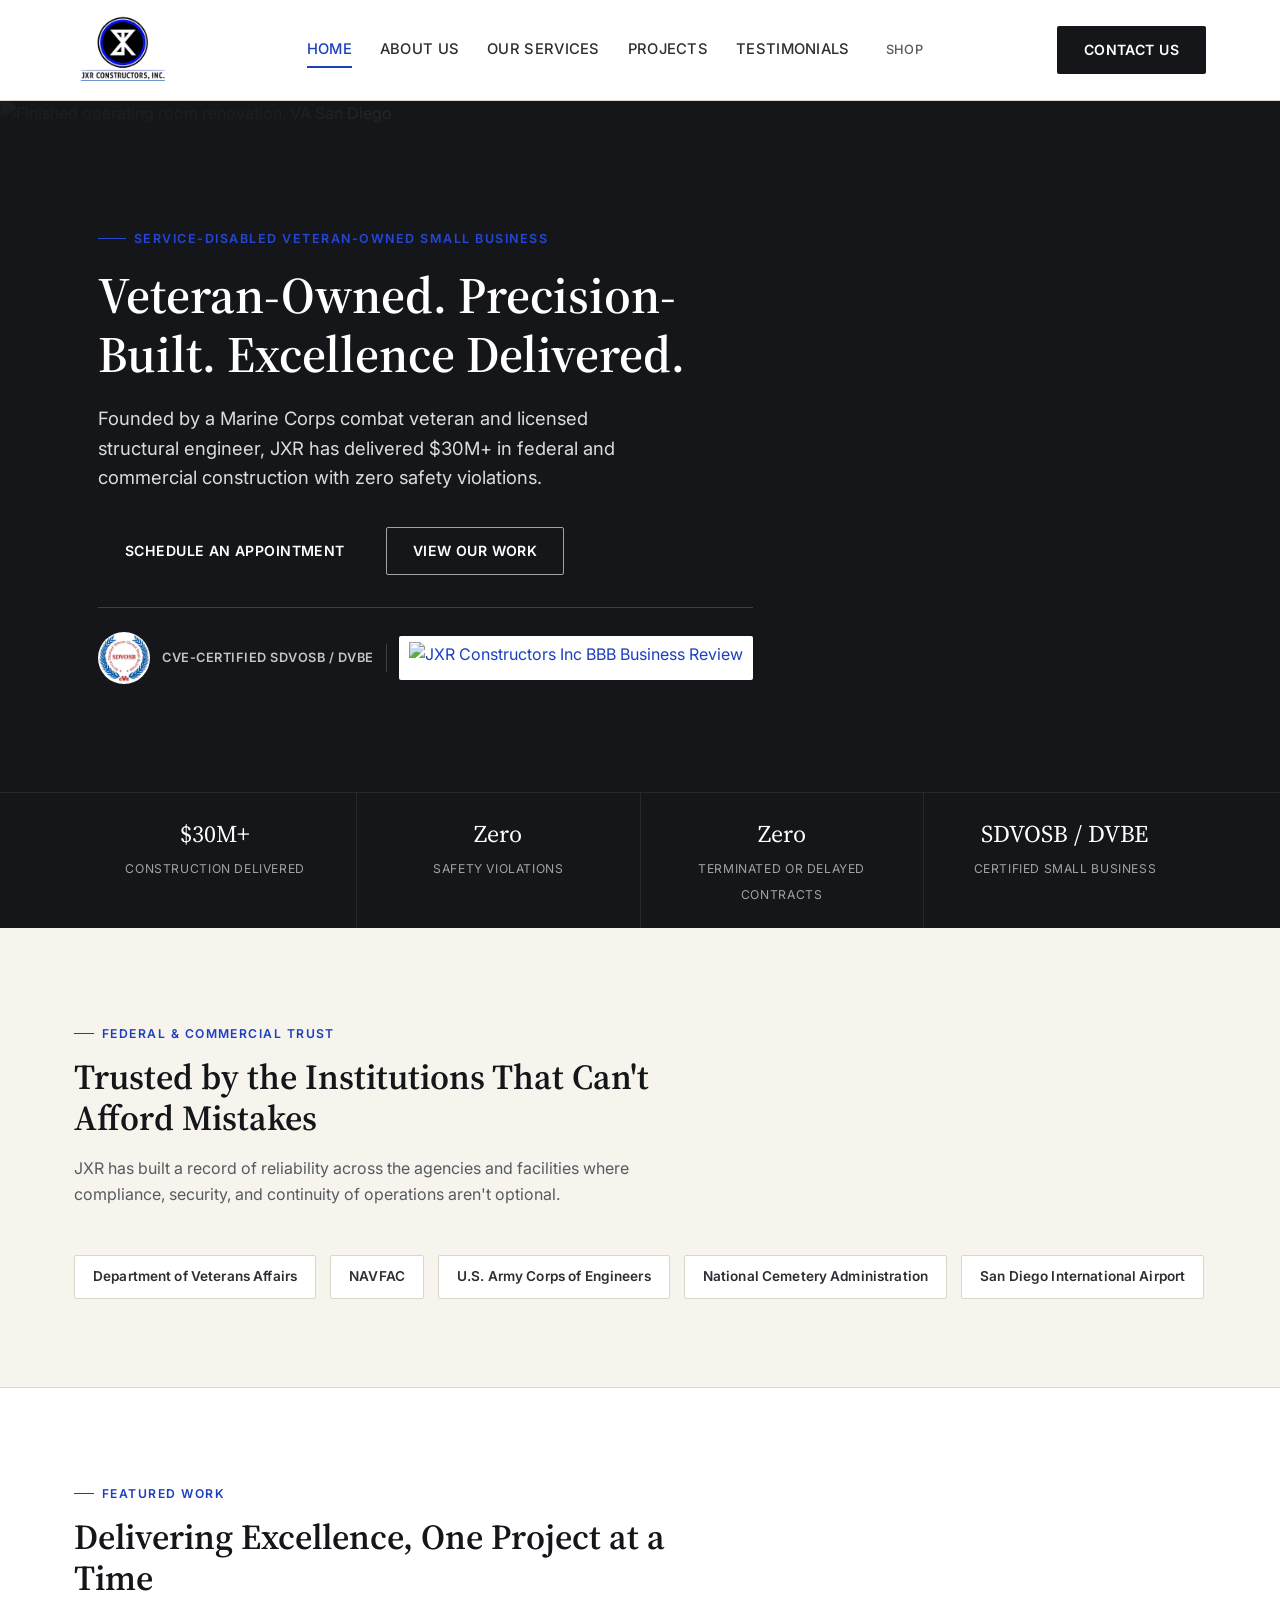
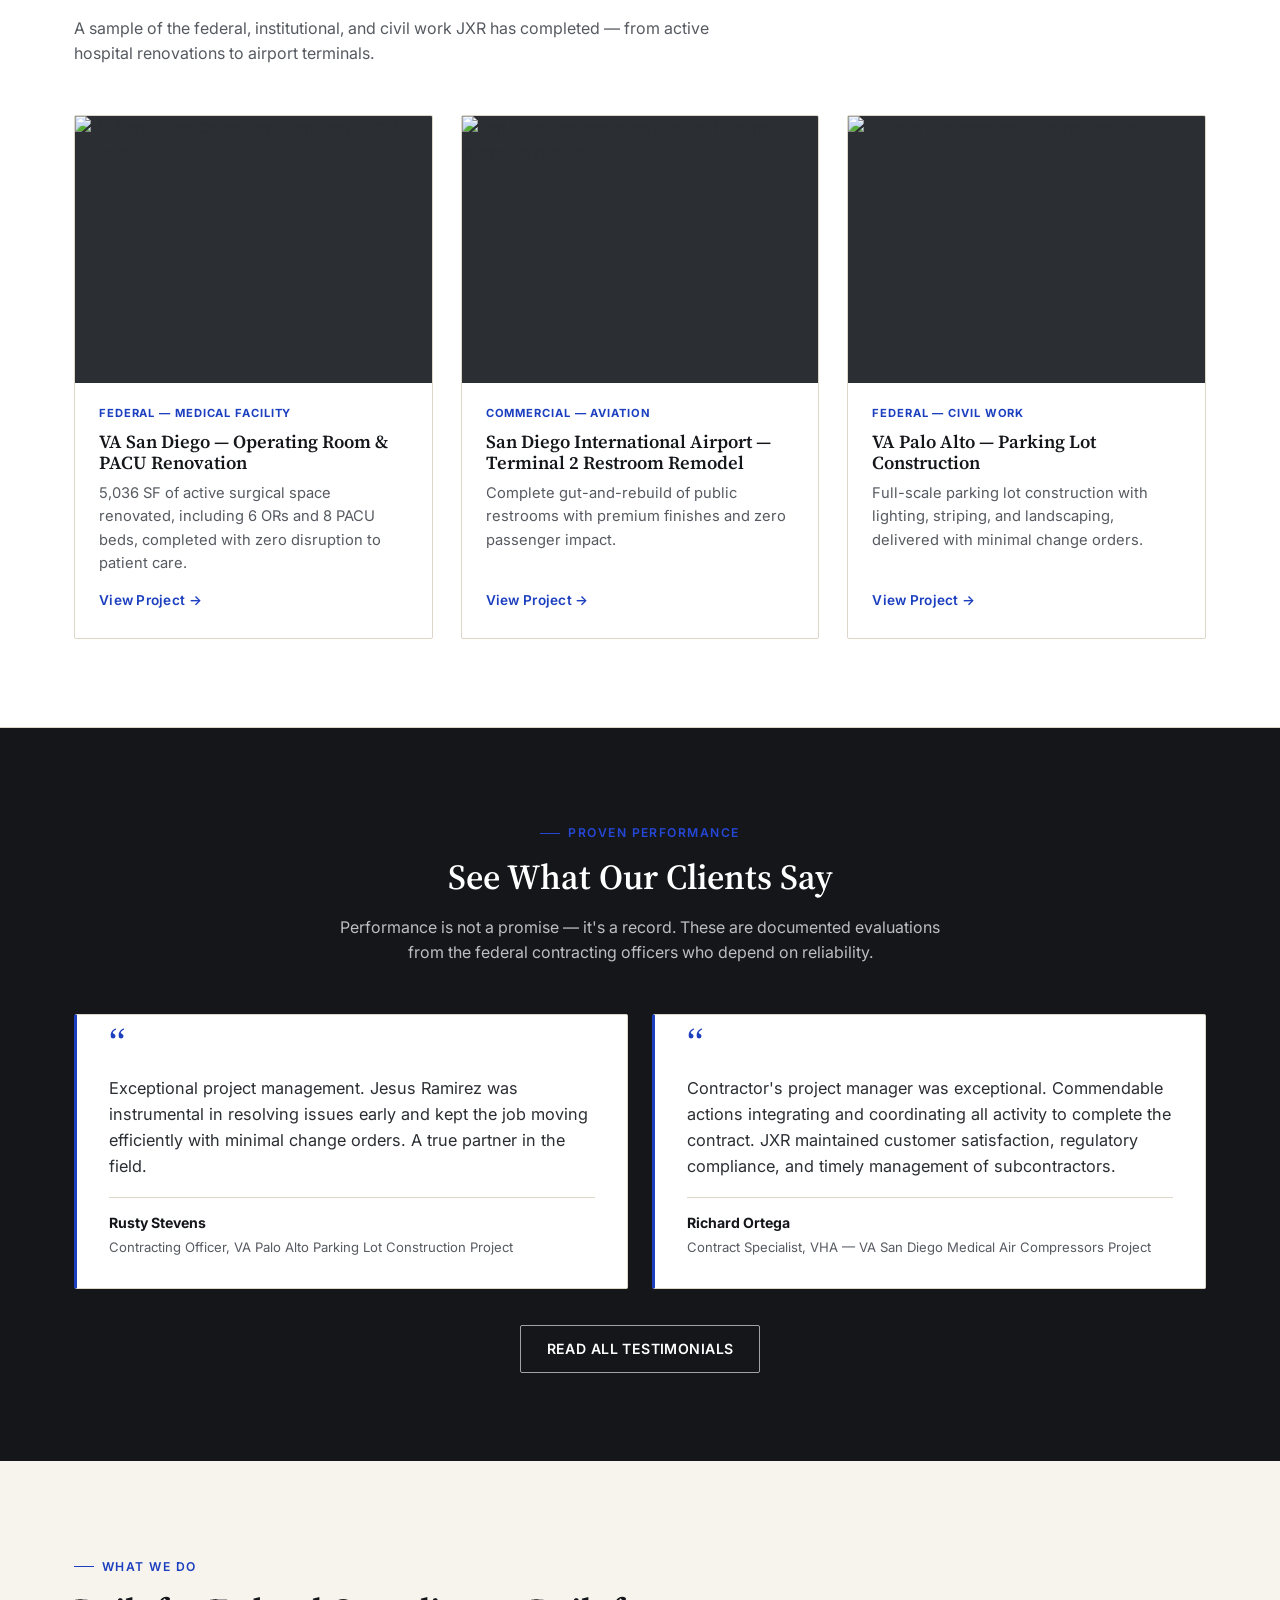
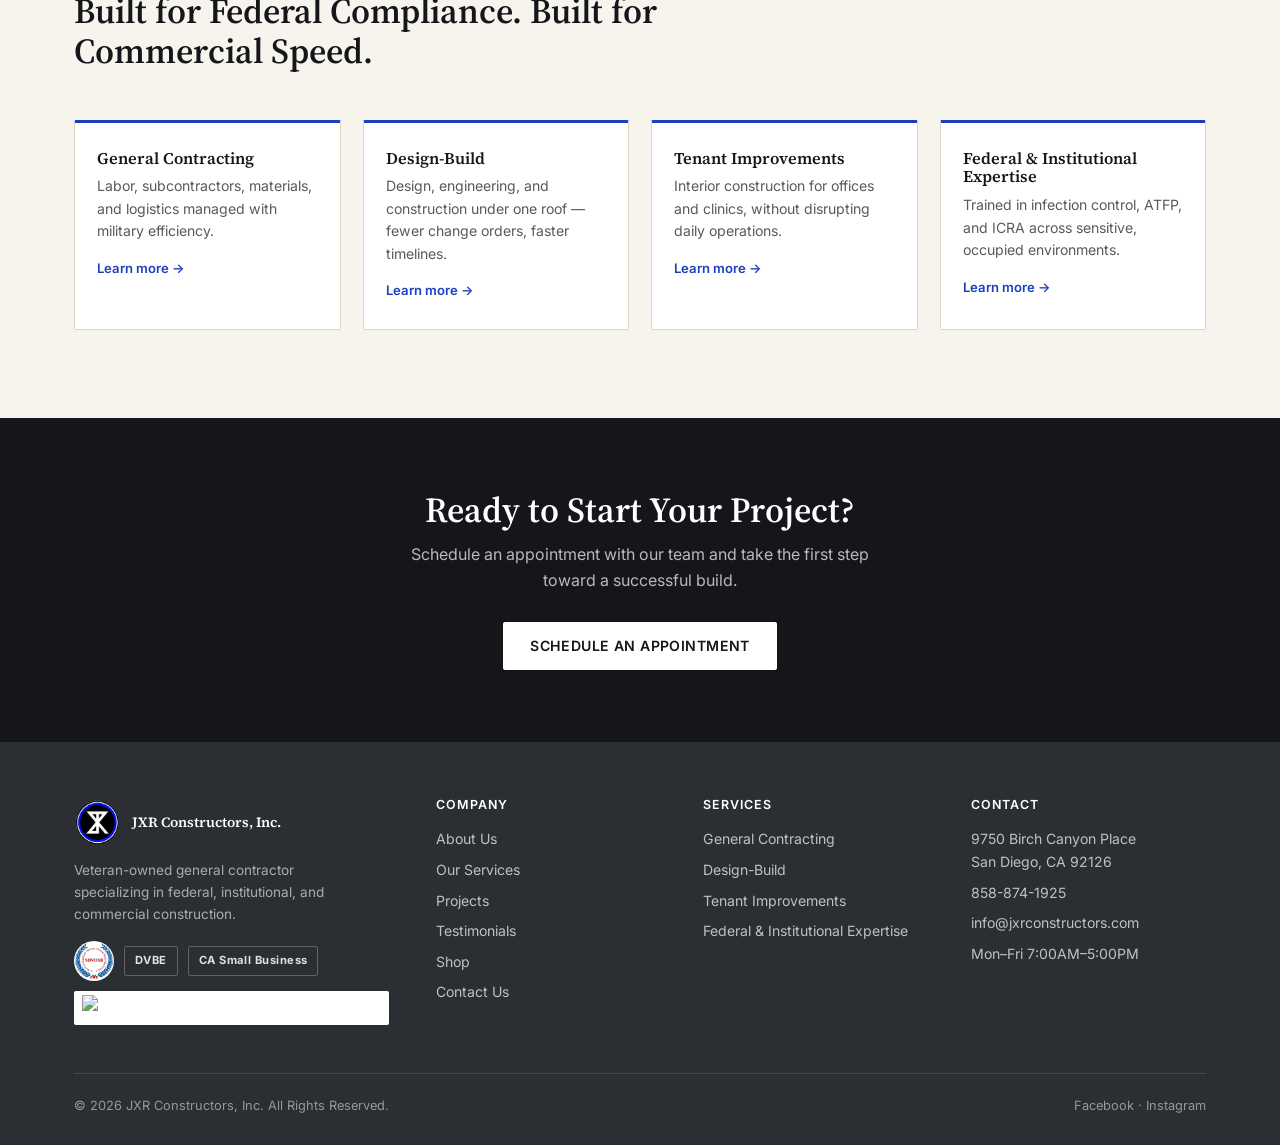
==== prototype/index.html @ 9b21dc61 "Initial commit: JXR Constructors site redesign prototype" ====
<!DOCTYPE html>
<html lang="en">
<head>
<meta charset="UTF-8">
<meta name="viewport" content="width=device-width, initial-scale=1.0">
<title>JXR Constructors, Inc. — Veteran-Owned. Precision-Built. Excellence Delivered.</title>
<link rel="preconnect" href="https://fonts.googleapis.com">
<link href="https://fonts.googleapis.com/css2?family=Source+Serif+4:wght@500;600;700&family=Inter:wght@400;500;600;700&display=swap" rel="stylesheet">
<link rel="stylesheet" href="styles.css">
</head>
<body>

<header class="site-header">
  <div class="container">
    <a href="index.html" class="brand">
      <span class="brand-mark"><img src="../assets/logo/nav-logo.png" alt="JXR Constructors, Inc."></span>
    </a>
    <nav class="main-nav" id="main-nav">
      <a href="index.html" class="active">Home</a>
      <a href="about.html">About Us</a>
      <a href="services.html">Our Services</a>
      <a href="projects.html">Projects</a>
      <a href="testimonials.html">Testimonials</a>
      <div class="nav-utility">
        <a href="shop.html" class="icon-link">Shop</a>
      </div>
    </nav>
    <a href="contact.html" class="btn btn-primary btn-header-cta">Contact Us</a>
    <button class="nav-toggle" id="nav-toggle" aria-label="Open menu" aria-expanded="false" aria-controls="main-nav">
      <span></span><span></span><span></span>
    </button>
  </div>
</header>

<section class="hero">
  <div class="hero-media">
    <img src="../assets/projects_flat/Photo Jun 10, 11 54 34.jpg" alt="Finished operating room renovation, VA San Diego">
  </div>
  <div class="container">
    <div class="hero-content">
      <div class="eyebrow">Service-Disabled Veteran-Owned Small Business</div>
      <h1>Veteran-Owned. Precision-Built. Excellence Delivered.</h1>
      <p class="hero-sub">Founded by a Marine Corps combat veteran and licensed structural engineer, JXR has delivered $30M+ in federal and commercial construction with zero safety violations.</p>
      <div class="hero-ctas">
        <a href="contact.html" class="btn btn-primary">Schedule an Appointment</a>
        <a href="projects.html" class="btn btn-outline-light">View Our Work</a>
      </div>
      <div class="hero-cert">
        <img src="../assets/projects_flat/CVE-Certified-Logo-thumbx.jpg" alt="CVE-Certified Service-Disabled Veteran-Owned Small Business">
        <span>CVE-Certified SDVOSB / DVBE</span>
        <span class="hero-cert-divider"></span>
        <a href="https://www.bbb.org/us/ca/san-diego/profile/general-contractor/jxr-constructors-inc-1126-1000089129/#sealclick" target="_blank" rel="nofollow" class="hero-cert-bbb">
          <img src="https://seal-central-northern-western-arizona.bbb.org/seals/blue-seal-293-61-bbb-1000089129.png" alt="JXR Constructors Inc BBB Business Review">
        </a>
      </div>
    </div>
  </div>
</section>

<div class="proof-bar">
  <div class="container">
    <div class="proof-item">
      <span class="proof-value">$30M+</span>
      <span class="proof-label">Construction Delivered</span>
    </div>
    <div class="proof-item">
      <span class="proof-value">Zero</span>
      <span class="proof-label">Safety Violations</span>
    </div>
    <div class="proof-item">
      <span class="proof-value">Zero</span>
      <span class="proof-label">Terminated or Delayed Contracts</span>
    </div>
    <div class="proof-item">
      <span class="proof-value">SDVOSB / DVBE</span>
      <span class="proof-label">Certified Small Business</span>
    </div>
  </div>
</div>

<section class="section">
  <div class="container">
    <div class="section-head">
      <div class="section-label">Federal &amp; Commercial Trust</div>
      <h2>Trusted by the Institutions That Can't Afford Mistakes</h2>
      <p>JXR has built a record of reliability across the agencies and facilities where compliance, security, and continuity of operations aren't optional.</p>
    </div>
    <div class="client-row">
      <span class="client-chip">Department of Veterans Affairs</span>
      <span class="client-chip">NAVFAC</span>
      <span class="client-chip">U.S. Army Corps of Engineers</span>
      <span class="client-chip">National Cemetery Administration</span>
      <span class="client-chip">San Diego International Airport</span>
    </div>
  </div>
</section>

<section class="section section-alt">
  <div class="container">
    <div class="section-head">
      <div class="section-label">Featured Work</div>
      <h2>Delivering Excellence, One Project at a Time</h2>
      <p>A sample of the federal, institutional, and civil work JXR has completed — from active hospital renovations to airport terminals.</p>
    </div>
    <div class="project-grid">
      <div class="project-card">
        <div class="project-media">
          <img src="../assets/projects_flat/_X5A2799.jpg" alt="VA San Diego Operating Room and PACU Renovation">
        </div>
        <div class="project-body">
          <div class="project-tag">Federal — Medical Facility</div>
          <h3>VA San Diego — Operating Room &amp; PACU Renovation</h3>
          <p>5,036 SF of active surgical space renovated, including 6 ORs and 8 PACU beds, completed with zero disruption to patient care.</p>
          <a href="projects.html#orpa" class="project-link">View Project →</a>
        </div>
      </div>
      <div class="project-card">
        <div class="project-media">
          <img src="../assets/projects_flat/Mens %233 Photo 1.jpg" alt="San Diego International Airport Terminal 2 restroom remodel">
        </div>
        <div class="project-body">
          <div class="project-tag">Commercial — Aviation</div>
          <h3>San Diego International Airport — Terminal 2 Restroom Remodel</h3>
          <p>Complete gut-and-rebuild of public restrooms with premium finishes and zero passenger impact.</p>
          <a href="projects.html#t2wrr" class="project-link">View Project →</a>
        </div>
      </div>
      <div class="project-card">
        <div class="project-media">
          <img src="../assets/projects_flat/VA.01-Bldg 2 Parking Lot-1262.jpg" alt="VA Palo Alto parking lot construction">
        </div>
        <div class="project-body">
          <div class="project-tag">Federal — Civil Work</div>
          <h3>VA Palo Alto — Parking Lot Construction</h3>
          <p>Full-scale parking lot construction with lighting, striping, and landscaping, delivered with minimal change orders.</p>
          <a href="projects.html#parking-lot" class="project-link">View Project →</a>
        </div>
      </div>
    </div>
  </div>
</section>

<section class="section section-dark">
  <div class="container">
    <div class="section-head center" style="max-width: 620px;">
      <div class="section-label">Proven Performance</div>
      <h2>See What Our Clients Say</h2>
      <p>Performance is not a promise — it's a record. These are documented evaluations from the federal contracting officers who depend on reliability.</p>
    </div>
    <div class="quote-grid">
      <div class="quote-card">
        <span class="quote-mark">&ldquo;</span>
        <p class="quote-text">Exceptional project management. Jesus Ramirez was instrumental in resolving issues early and kept the job moving efficiently with minimal change orders. A true partner in the field.</p>
        <div class="quote-attribution">
          <strong>Rusty Stevens</strong>
          Contracting Officer, VA Palo Alto Parking Lot Construction Project
        </div>
      </div>
      <div class="quote-card">
        <span class="quote-mark">&ldquo;</span>
        <p class="quote-text">Contractor's project manager was exceptional. Commendable actions integrating and coordinating all activity to complete the contract. JXR maintained customer satisfaction, regulatory compliance, and timely management of subcontractors.</p>
        <div class="quote-attribution">
          <strong>Richard Ortega</strong>
          Contract Specialist, VHA — VA San Diego Medical Air Compressors Project
        </div>
      </div>
    </div>
    <div style="text-align:center; margin-top: 36px;">
      <a href="testimonials.html" class="btn btn-outline-light">Read All Testimonials</a>
    </div>
  </div>
</section>

<section class="section">
  <div class="container">
    <div class="section-head">
      <div class="section-label">What We Do</div>
      <h2>Built for Federal Compliance. Built for Commercial Speed.</h2>
    </div>
    <div class="service-grid">
      <div class="service-card">
        <h3>General Contracting</h3>
        <p>Labor, subcontractors, materials, and logistics managed with military efficiency.</p>
        <a href="services.html#general-contracting">Learn more →</a>
      </div>
      <div class="service-card">
        <h3>Design-Build</h3>
        <p>Design, engineering, and construction under one roof — fewer change orders, faster timelines.</p>
        <a href="services.html#design-build">Learn more →</a>
      </div>
      <div class="service-card">
        <h3>Tenant Improvements</h3>
        <p>Interior construction for offices and clinics, without disrupting daily operations.</p>
        <a href="services.html#tenant-improvements">Learn more →</a>
      </div>
      <div class="service-card">
        <h3>Federal &amp; Institutional Expertise</h3>
        <p>Trained in infection control, ATFP, and ICRA across sensitive, occupied environments.</p>
        <a href="services.html#federal-expertise">Learn more →</a>
      </div>
    </div>
  </div>
</section>

<section class="cta-band">
  <h2>Ready to Start Your Project?</h2>
  <p>Schedule an appointment with our team and take the first step toward a successful build.</p>
  <a href="contact.html" class="btn btn-primary">Schedule an Appointment</a>
</section>

<footer class="site-footer">
  <div class="container">
    <div class="footer-grid">
      <div>
        <div class="footer-brand">
          <span class="brand-mark brand-mark-badge-only"><img src="../assets/logo/nav-logo.png" alt="JXR Constructors, Inc."></span>
          <span>JXR Constructors, Inc.</span>
        </div>
        <p style="color: rgba(255,255,255,0.6); font-size: 0.85rem; max-width: 260px;">Veteran-owned general contractor specializing in federal, institutional, and commercial construction.</p>
        <div class="cert-badges">
          <img src="../assets/projects_flat/CVE-Certified-Logo-thumbx.jpg" alt="CVE-Certified SDVOSB" class="cert-seal">
          <span class="cert-badge">DVBE</span>
          <span class="cert-badge">CA Small Business</span>
          <a href="https://www.bbb.org/us/ca/san-diego/profile/general-contractor/jxr-constructors-inc-1126-1000089129/#sealclick" target="_blank" rel="nofollow" class="footer-cert-bbb">
            <img src="https://seal-central-northern-western-arizona.bbb.org/seals/blue-seal-293-61-bbb-1000089129.png" alt="JXR Constructors Inc BBB Business Review">
          </a>
        </div>
      </div>
      <div>
        <h4>Company</h4>
        <a href="about.html">About Us</a>
        <a href="services.html">Our Services</a>
        <a href="projects.html">Projects</a>
        <a href="testimonials.html">Testimonials</a>
        <a href="shop.html">Shop</a>
        <a href="contact.html">Contact Us</a>
      </div>
      <div>
        <h4>Services</h4>
        <a href="services.html#general-contracting">General Contracting</a>
        <a href="services.html#design-build">Design-Build</a>
        <a href="services.html#tenant-improvements">Tenant Improvements</a>
        <a href="services.html#federal-expertise">Federal &amp; Institutional Expertise</a>
      </div>
      <div>
        <h4>Contact</h4>
        <a href="contact.html">9750 Birch Canyon Place<br>San Diego, CA 92126</a>
        <a href="tel:8588741925">858-874-1925</a>
        <a href="mailto:info@jxrconstructors.com">info@jxrconstructors.com</a>
        <a href="contact.html">Mon–Fri 7:00AM–5:00PM</a>
      </div>
    </div>
    <div class="footer-bottom">
      <span>© 2026 JXR Constructors, Inc. All Rights Reserved.</span>
      <span>
        <a href="https://www.facebook.com/pages/JXR%20Constructors/188337748184600/" target="_blank" rel="noopener">Facebook</a> · <a href="https://www.instagram.com/jxrconstructors/" target="_blank" rel="noopener">Instagram</a>
      </span>
    </div>
  </div>
</footer>

<script>
  const navToggle = document.getElementById('nav-toggle');
  const mainNav = document.getElementById('main-nav');
  navToggle.addEventListener('click', () => {
    const isOpen = mainNav.classList.toggle('is-open');
    navToggle.setAttribute('aria-expanded', isOpen ? 'true' : 'false');
  });
</script>
</body>
</html>
---- prototype/styles.css ----
/* ============================================
   JXR Constructors — Prototype Design System
   Palette anchors: black, logo blue, white (fixed from logo + merch)
   No accent color — the logo blue itself is the accent. Black/charcoal
   neutrals carry primary CTAs for maximum contrast against the warm bg.
   ============================================ */

:root {
  /* Fixed from logo & merchandise */
  --jxr-black: #14161a;
  --jxr-blue: #1c3fbf;      /* deepened slightly from the bright logo blue for print/web body use */
  --jxr-blue-bright: #2547d6; /* closer to literal logo blue, used for small badge accents */
  --jxr-white: #ffffff;

  /* Added neutrals */
  --bg-warm: #f7f4ee;       /* warm off-white, replaces stark white background */
  --bg-panel: #ffffff;
  --charcoal: #2b2e33;
  --charcoal-soft: #565a61;
  --hairline: #dcd6c9;

  --radius: 2px;
  --max-width: 1180px;

  --font-head: "Source Serif 4", Georgia, "Times New Roman", serif;
  --font-body: "Inter", -apple-system, BlinkMacSystemFont, "Segoe UI", sans-serif;
}

* { box-sizing: border-box; }
html { scroll-behavior: smooth; }

body {
  margin: 0;
  background: var(--bg-warm);
  color: var(--charcoal);
  font-family: var(--font-body);
  line-height: 1.6;
  -webkit-font-smoothing: antialiased;
}

h1, h2, h3, h4 {
  font-family: var(--font-head);
  color: var(--jxr-black);
  line-height: 1.15;
  margin: 0 0 0.5em;
  font-weight: 600;
}

h1 { font-size: clamp(2.1rem, 4vw, 3.2rem); }
h2 { font-size: clamp(1.6rem, 3vw, 2.2rem); }
h3 { font-size: 1.3rem; }

p { margin: 0 0 1em; color: var(--charcoal-soft); }

a { color: var(--jxr-blue); text-decoration: none; }

.container {
  max-width: var(--max-width);
  margin: 0 auto;
  padding: 0 24px;
}

img { max-width: 100%; display: block; }

/* ---------- Header ---------- */
.site-header {
  background: var(--jxr-white);
  border-bottom: 1px solid var(--hairline);
  position: sticky;
  top: 0;
  z-index: 100;
}

.site-header .container {
  display: flex;
  align-items: center;
  justify-content: space-between;
  padding-top: 14px;
  padding-bottom: 14px;
  flex-wrap: nowrap;
}

.brand {
  display: flex;
  align-items: center;
  gap: 12px;
  font-family: var(--font-head);
  font-weight: 600;
  font-size: 1.05rem;
  color: var(--jxr-black);
  letter-spacing: 0.01em;
  flex-shrink: 0;
}

/*
  nav-logo.png is the full badge+wordmark lockup (476x346). Shown
  uncropped, sized by height so it fits the nav bar; width follows
  the image's natural aspect ratio.
*/
.brand-mark {
  --badge-size: 72px;
  height: var(--badge-size);
  display: inline-block;
}

.brand-mark img {
  height: 100%;
  width: auto;
  object-fit: contain;
  display: block;
}

/*
  Footer pairs the logo with its own "JXR Constructors, Inc." heading,
  so the wordmark baked into the image would be redundant there —
  crop back to badge-only (same nav-logo.png source, top ~78% of height).
*/
.brand-mark-badge-only {
  width: var(--badge-size);
  border-radius: 50%;
  overflow: hidden;
}

.brand-mark-badge-only img {
  width: 100%;
  height: 128%;
  object-fit: cover;
  object-position: 50% 0%;
}

.nav-toggle {
  display: none;
  flex-direction: column;
  justify-content: center;
  gap: 5px;
  width: 40px;
  height: 40px;
  background: transparent;
  border: 1px solid var(--hairline);
  border-radius: var(--radius);
  cursor: pointer;
  padding: 0;
}

.nav-toggle span {
  display: block;
  width: 20px;
  height: 2px;
  background: var(--jxr-black);
  margin: 0 auto;
  transition: transform 0.2s ease, opacity 0.2s ease;
}

.nav-toggle[aria-expanded="true"] span:nth-child(1) { transform: translateY(7px) rotate(45deg); }
.nav-toggle[aria-expanded="true"] span:nth-child(2) { opacity: 0; }
.nav-toggle[aria-expanded="true"] span:nth-child(3) { transform: translateY(-7px) rotate(-45deg); }

.main-nav {
  display: flex;
  align-items: center;
  gap: 28px;
  flex-wrap: nowrap;
  white-space: nowrap;
}

.main-nav a {
  color: var(--charcoal);
  font-size: 0.92rem;
  font-weight: 500;
  letter-spacing: 0.02em;
  text-transform: uppercase;
  position: relative;
  padding: 4px 0;
  white-space: nowrap;
}

.main-nav a.active,
.main-nav a:hover {
  color: var(--jxr-blue);
}

.main-nav a.active::after {
  content: "";
  position: absolute;
  left: 0; right: 0; bottom: -2px;
  height: 2px;
  background: var(--jxr-blue);
}

.nav-utility {
  display: flex;
  align-items: center;
  gap: 16px;
  margin-left: 8px;
}

.nav-utility a.icon-link {
  font-size: 0.8rem;
  color: var(--charcoal-soft);
  text-transform: uppercase;
  letter-spacing: 0.03em;
}

.btn-header-cta {
  flex-shrink: 0;
  white-space: nowrap;
}

.btn {
  display: inline-block;
  padding: 12px 26px;
  border-radius: var(--radius);
  font-weight: 600;
  font-size: 0.88rem;
  letter-spacing: 0.03em;
  text-transform: uppercase;
  text-align: center;
  border: 1px solid transparent;
  cursor: pointer;
  transition: background 0.15s ease, color 0.15s ease, border-color 0.15s ease;
}

.btn-primary {
  background: var(--jxr-black);
  color: var(--jxr-white);
}
.btn-primary:hover { background: var(--jxr-blue); }

.btn-outline {
  background: transparent;
  border-color: var(--jxr-black);
  color: var(--jxr-black);
}
.btn-outline:hover { background: var(--jxr-black); color: var(--jxr-white); }

.btn-outline-light {
  background: transparent;
  border-color: rgba(255,255,255,0.6);
  color: var(--jxr-white);
}
.btn-outline-light:hover { background: var(--jxr-white); color: var(--jxr-black); }

/* ---------- Hero ---------- */
.hero {
  position: relative;
  color: var(--jxr-white);
  background: var(--jxr-black);
  overflow: hidden;
}

.hero-media {
  position: absolute;
  inset: 0;
}

.hero-media img {
  width: 100%;
  height: 100%;
  object-fit: cover;
  opacity: 0.55;
}

.hero-media::after {
  content: "";
  position: absolute;
  inset: 0;
  background: linear-gradient(100deg, rgba(20,22,26,0.94) 20%, rgba(20,22,26,0.55) 65%, rgba(20,22,26,0.35) 100%);
}

.hero-content {
  position: relative;
  z-index: 2;
  padding: 120px 24px 100px;
  max-width: 720px;
}

.eyebrow {
  display: inline-flex;
  align-items: center;
  gap: 8px;
  font-size: 0.78rem;
  font-weight: 600;
  letter-spacing: 0.12em;
  text-transform: uppercase;
  color: var(--jxr-blue-bright);
  margin-bottom: 18px;
}

.eyebrow::before {
  content: "";
  width: 28px;
  height: 1px;
  background: var(--jxr-blue-bright);
}

.hero h1 { color: var(--jxr-white); margin-bottom: 20px; }

.hero-sub {
  font-size: 1.15rem;
  color: rgba(255,255,255,0.85);
  max-width: 560px;
  margin-bottom: 34px;
}

.hero-ctas {
  display: flex;
  gap: 14px;
  flex-wrap: wrap;
}

.hero-cert {
  display: inline-flex;
  align-items: center;
  gap: 12px;
  margin-top: 32px;
  padding-top: 24px;
  border-top: 1px solid rgba(255,255,255,0.18);
}

.hero-cert > img {
  height: 52px;
  width: 52px;
  border-radius: 50%;
  background: var(--jxr-white);
}

.hero-cert span {
  font-size: 0.8rem;
  font-weight: 600;
  letter-spacing: 0.04em;
  text-transform: uppercase;
  color: rgba(255,255,255,0.75);
}

.hero-cert-divider {
  width: 1px;
  height: 28px;
  background: rgba(255,255,255,0.18);
}

.hero-cert-bbb {
  display: inline-flex;
  align-items: center;
  background: var(--jxr-white);
  padding: 6px 10px;
  border-radius: var(--radius);
}

.hero-cert-bbb img {
  height: 32px;
  width: auto;
}

/* ---------- Proof bar ---------- */
.proof-bar {
  background: var(--jxr-black);
  border-top: 1px solid rgba(255,255,255,0.08);
}

.proof-bar .container {
  display: flex;
  flex-wrap: wrap;
  gap: 0;
  padding-top: 0;
  padding-bottom: 0;
}

.proof-item {
  flex: 1 1 0;
  min-width: 200px;
  padding: 22px 24px;
  border-right: 1px solid rgba(255,255,255,0.08);
  text-align: center;
}
.proof-item:last-child { border-right: none; }

.proof-value {
  font-family: var(--font-head);
  font-size: 1.5rem;
  color: var(--jxr-white);
  display: block;
  margin-bottom: 2px;
}

.proof-label {
  font-size: 0.76rem;
  letter-spacing: 0.05em;
  text-transform: uppercase;
  color: rgba(255,255,255,0.6);
}

/* ---------- Section scaffolding ---------- */
.section {
  padding: 88px 0;
}

.section-tight { padding: 56px 0; }

.section-alt {
  background: var(--bg-panel);
  border-top: 1px solid var(--hairline);
  border-bottom: 1px solid var(--hairline);
}

.section-dark {
  background: var(--jxr-black);
  color: var(--jxr-white);
}
.section-dark h2, .section-dark h3 { color: var(--jxr-white); }
.section-dark p { color: rgba(255,255,255,0.72); }

.section-head {
  max-width: 640px;
  margin-bottom: 48px;
}

.section-head.center {
  margin-left: auto;
  margin-right: auto;
  text-align: center;
}

.section-label {
  display: inline-flex;
  align-items: center;
  gap: 8px;
  font-size: 0.76rem;
  font-weight: 600;
  letter-spacing: 0.12em;
  text-transform: uppercase;
  color: var(--jxr-blue);
  margin-bottom: 14px;
}

.section-label::before {
  content: "";
  width: 20px;
  height: 1px;
  background: var(--jxr-blue);
}

.section-dark .section-label { color: var(--jxr-blue-bright); }
.section-dark .section-label::before { background: var(--jxr-blue-bright); }

/* ---------- Client wordmark row ---------- */
.client-row {
  display: flex;
  flex-wrap: wrap;
  gap: 14px;
  margin-top: 8px;
}

.client-chip {
  border: 1px solid var(--hairline);
  background: var(--bg-panel);
  padding: 10px 18px;
  font-size: 0.85rem;
  font-weight: 600;
  color: var(--charcoal);
  letter-spacing: 0.01em;
  border-radius: var(--radius);
}

/* ---------- Project cards ---------- */
.project-grid {
  display: grid;
  grid-template-columns: repeat(3, 1fr);
  gap: 28px;
}

.project-card {
  background: var(--bg-panel);
  border: 1px solid var(--hairline);
  border-radius: var(--radius);
  overflow: hidden;
  display: flex;
  flex-direction: column;
  transition: transform 0.18s ease, box-shadow 0.18s ease;
}

.project-card:hover {
  transform: translateY(-3px);
  box-shadow: 0 14px 30px rgba(20,22,26,0.1);
}

.project-media {
  aspect-ratio: 4 / 3;
  overflow: hidden;
  background: var(--charcoal);
}

.project-media img {
  width: 100%;
  height: 100%;
  object-fit: cover;
}

.project-body {
  padding: 22px 24px 26px;
  display: flex;
  flex-direction: column;
  flex: 1;
}

.project-tag {
  font-size: 0.7rem;
  font-weight: 700;
  letter-spacing: 0.08em;
  text-transform: uppercase;
  color: var(--jxr-blue);
  margin-bottom: 8px;
}

.project-body h3 { margin-bottom: 8px; font-size: 1.15rem; }
.project-body p { font-size: 0.92rem; margin-bottom: 14px; }

.project-link {
  margin-top: auto;
  font-size: 0.85rem;
  font-weight: 600;
  color: var(--jxr-blue);
  letter-spacing: 0.02em;
}
.project-link:hover { color: var(--jxr-black); }

/* ---------- Testimonial cards ---------- */
.quote-grid {
  display: grid;
  grid-template-columns: repeat(2, 1fr);
  gap: 24px;
}

.quote-card {
  background: var(--bg-panel);
  border: 1px solid var(--hairline);
  border-left: 3px solid var(--jxr-blue);
  border-radius: var(--radius);
  padding: 30px 32px;
}

.quote-mark {
  font-family: var(--font-head);
  font-size: 2.6rem;
  color: var(--jxr-blue);
  line-height: 0;
  display: block;
  margin-bottom: 10px;
  height: 20px;
}

.quote-card .quote-text {
  font-size: 1.02rem;
  color: var(--charcoal);
  margin-bottom: 18px;
}

.quote-attribution {
  font-size: 0.82rem;
  color: var(--charcoal-soft);
  border-top: 1px solid var(--hairline);
  padding-top: 14px;
}

.quote-attribution strong {
  display: block;
  color: var(--jxr-black);
  font-size: 0.88rem;
  margin-bottom: 2px;
}

/* ---------- Services overview cards ---------- */
.service-grid {
  display: grid;
  grid-template-columns: repeat(4, 1fr);
  gap: 22px;
}

.service-card {
  padding: 26px 22px;
  background: var(--bg-panel);
  border: 1px solid var(--hairline);
  border-radius: var(--radius);
  border-top: 3px solid var(--jxr-blue);
}

.service-card h3 { font-size: 1.02rem; margin-bottom: 8px; }
.service-card p { font-size: 0.88rem; margin-bottom: 12px; }
.service-card a { font-size: 0.82rem; font-weight: 600; }

/* ---------- CTA band ---------- */
.cta-band {
  background: var(--jxr-black);
  color: var(--jxr-white);
  text-align: center;
  padding: 72px 24px;
  position: relative;
}

.cta-band h2 { color: var(--jxr-white); margin-bottom: 12px; }
.cta-band p { color: rgba(255,255,255,0.7); max-width: 480px; margin: 0 auto 28px; }

.cta-band .btn-primary {
  background: var(--jxr-white);
  color: var(--jxr-black);
}
.cta-band .btn-primary:hover { background: var(--jxr-blue-bright); color: var(--jxr-white); }

/* ---------- Footer ---------- */
.site-footer {
  background: var(--charcoal);
  color: rgba(255,255,255,0.75);
  padding: 56px 0 28px;
  font-size: 0.88rem;
}

.footer-grid {
  display: grid;
  grid-template-columns: 1.4fr 1fr 1fr 1fr;
  gap: 32px;
  margin-bottom: 40px;
}

.footer-grid h4 {
  color: var(--jxr-white);
  font-size: 0.78rem;
  letter-spacing: 0.08em;
  text-transform: uppercase;
  font-family: var(--font-body);
  margin-bottom: 16px;
}

.footer-grid a {
  color: rgba(255,255,255,0.7);
  display: block;
  margin-bottom: 8px;
}
.footer-grid a:hover { color: var(--jxr-white); }

.footer-brand {
  display: flex;
  align-items: center;
  gap: 10px;
  margin-bottom: 14px;
}
.footer-brand .brand-mark { --badge-size: 48px; }
.footer-brand span { font-family: var(--font-head); color: var(--jxr-white); font-weight: 600; }

.cert-badges {
  display: flex;
  align-items: center;
  gap: 10px;
  margin-top: 16px;
  flex-wrap: wrap;
}

.cert-seal {
  height: 40px;
  width: 40px;
  border-radius: 50%;
  background: var(--jxr-white);
}

.footer-cert-bbb {
  display: inline-flex;
  align-items: center;
  background: var(--jxr-white);
  padding: 4px 8px;
  border-radius: var(--radius);
}

.footer-cert-bbb img {
  height: 26px;
  width: auto;
}

.cert-badge {
  border: 1px solid rgba(255,255,255,0.25);
  color: rgba(255,255,255,0.85);
  font-size: 0.7rem;
  font-weight: 700;
  letter-spacing: 0.04em;
  padding: 5px 10px;
  border-radius: var(--radius);
}

.footer-bottom {
  border-top: 1px solid rgba(255,255,255,0.12);
  padding-top: 22px;
  display: flex;
  justify-content: space-between;
  flex-wrap: wrap;
  gap: 12px;
  font-size: 0.8rem;
  color: rgba(255,255,255,0.5);
}

.footer-bottom a { color: rgba(255,255,255,0.5); }
.footer-bottom a:hover { color: var(--jxr-white); }

/* ---------- Blueprint motif ---------- */
.blueprint-rule {
  height: 1px;
  background: repeating-linear-gradient(to right, var(--hairline) 0, var(--hairline) 6px, transparent 6px, transparent 12px);
  margin: 0 0 48px;
}

/* ---------- Responsive ---------- */

/*
  Measured: logo + full-size nav + CTA + header padding need ~1032px
  total to fit in one row without wrapping. The header container is
  capped at 1180px max-width, so that 1032px need only becomes a
  constraint once the viewport itself narrows to about that width —
  full-size text should hold right up until then. Trigger the shrink
  at 1050px (small safety margin over the 1032px measurement).
*/
@media (max-width: 1050px) {
  .main-nav {
    gap: 18px;
  }
  .main-nav a {
    font-size: 0.8rem;
  }
  .nav-utility {
    gap: 10px;
    margin-left: 4px;
  }
  .nav-utility a.icon-link {
    font-size: 0.72rem;
  }
  .btn-header-cta {
    padding: 12px 18px;
    font-size: 0.8rem;
  }
}

/*
  Measured: with the compact font/gap sizes above, logo + nav + CTA +
  padding need ~887px total. Trigger the hamburger at 900px (small
  safety margin over that measurement) so the compact text stays
  visible as long as it genuinely fits, and only collapses when it
  would otherwise wrap.
*/
@media (max-width: 900px) {
  .nav-toggle { display: flex; }
  .btn-header-cta { display: none; }

  .main-nav {
    display: none;
    position: absolute;
    top: 100%;
    left: 0;
    right: 0;
    flex-direction: column;
    align-items: stretch;
    gap: 0;
    white-space: normal;
    background: var(--jxr-white);
    border-bottom: 1px solid var(--hairline);
    box-shadow: 0 12px 24px rgba(20,22,26,0.08);
  }

  .main-nav.is-open { display: flex; }

  .main-nav a {
    padding: 16px 24px;
    border-bottom: 1px solid var(--hairline);
  }

  .main-nav a.active::after { display: none; }

  .nav-utility {
    margin-left: 0;
    padding: 16px 24px;
  }

  .site-header .container { position: relative; }
}

@media (max-width: 980px) {
  .project-grid { grid-template-columns: 1fr 1fr; }
  .service-grid { grid-template-columns: 1fr 1fr; }
  .quote-grid { grid-template-columns: 1fr; }
  .footer-grid { grid-template-columns: 1fr 1fr; }
  .proof-item { flex: 1 1 50%; }
}

@media (max-width: 600px) {
  .project-grid { grid-template-columns: 1fr; }
  .service-grid { grid-template-columns: 1fr; }
  .footer-grid { grid-template-columns: 1fr; }
  .hero-content { padding: 90px 20px 70px; }
}

/* ============================================
   About Us page components
   ============================================ */

/* Shorter interior-page hero, no CTA buttons */
.hero-page .hero-content {
  padding: 90px 24px 70px;
  max-width: 640px;
}

/* Founder narrative */
.founder-grid {
  display: grid;
  grid-template-columns: 0.85fr 1.15fr;
  gap: 56px;
  align-items: center;
}

.founder-media img {
  width: 100%;
  border-radius: var(--radius);
}

.founder-media-caption {
  font-size: 0.8rem;
  color: var(--charcoal-soft);
  margin-top: 12px;
  font-style: italic;
}

.founder-copy .lead-paragraph {
  font-size: 1.15rem;
  color: var(--charcoal);
  font-weight: 500;
}

/* Timeline strip */
.timeline {
  display: grid;
  grid-template-columns: repeat(4, 1fr);
  gap: 32px;
  position: relative;
}

.timeline-item {
  text-align: center;
  padding-top: 28px;
  position: relative;
}

.timeline-item::before {
  content: "";
  position: absolute;
  top: 0;
  left: 0;
  right: 0;
  height: 2px;
  background: var(--hairline);
}

.timeline-marker {
  position: absolute;
  top: -5px;
  left: 50%;
  transform: translateX(-50%);
  width: 12px;
  height: 12px;
  border-radius: 50%;
  background: var(--jxr-blue);
  border: 2px solid var(--bg-panel);
}

.timeline-year {
  font-family: var(--font-head);
  font-weight: 600;
  color: var(--jxr-black);
  font-size: 1.05rem;
  margin-bottom: 8px;
}

.timeline-text {
  font-size: 0.88rem;
  color: var(--charcoal-soft);
}

/* Credential badges row */
.credential-row {
  display: flex;
  justify-content: center;
  align-items: stretch;
  gap: 20px;
  flex-wrap: wrap;
}

.credential-badge {
  display: flex;
  align-items: center;
  gap: 12px;
  background: var(--bg-panel);
  border: 1px solid var(--hairline);
  border-radius: var(--radius);
  padding: 16px 22px;
}

.credential-badge img {
  height: 44px;
  width: 44px;
  border-radius: 50%;
  object-fit: cover;
}

.credential-badge img.bbb-seal-img {
  width: auto;
  border-radius: 0;
  object-fit: contain;
}

.credential-badge span {
  font-size: 0.85rem;
  font-weight: 600;
  color: var(--charcoal);
  max-width: 140px;
}

.credential-badge-text .credential-badge-label {
  font-family: var(--font-head);
  font-size: 1.4rem;
  font-weight: 700;
  color: var(--jxr-blue);
  max-width: none;
}

/* Team section */
.team-grid {
  display: grid;
  grid-template-columns: 1.4fr 1fr;
  gap: 48px;
  align-items: center;
}

.team-stat-card {
  background: var(--jxr-black);
  color: var(--jxr-white);
  padding: 40px 36px;
  border-radius: var(--radius);
  text-align: center;
}

.team-stat-value {
  display: block;
  font-family: var(--font-head);
  font-size: 2.6rem;
  color: var(--jxr-white);
  line-height: 1;
}

.team-stat-label {
  display: block;
  font-size: 0.78rem;
  letter-spacing: 0.05em;
  text-transform: uppercase;
  color: rgba(255,255,255,0.65);
  margin-top: 8px;
}

/* Values grid */
.values-grid {
  display: grid;
  grid-template-columns: repeat(3, 1fr);
  gap: 28px;
}

.value-card {
  background: var(--bg-panel);
  border: 1px solid var(--hairline);
  border-top: 3px solid var(--jxr-blue);
  border-radius: var(--radius);
  padding: 32px 28px;
}

.value-card h3 {
  margin-bottom: 12px;
}

.value-card p {
  font-size: 0.92rem;
}

@media (max-width: 900px) {
  .founder-grid { grid-template-columns: 1fr; gap: 32px; }
  .timeline { grid-template-columns: 1fr 1fr; gap: 40px 24px; }
  .team-grid { grid-template-columns: 1fr; gap: 32px; }
  .values-grid { grid-template-columns: 1fr; }
}

@media (max-width: 600px) {
  .timeline { grid-template-columns: 1fr; }
  .credential-row { justify-content: flex-start; }
}

/* ============================================
   Our Services page components
   ============================================ */

.track-header {
  max-width: 720px;
  margin-bottom: 40px;
}

.service-track-grid {
  display: grid;
  grid-template-columns: repeat(2, 1fr);
  gap: 28px;
}

.service-track-card {
  background: var(--bg-panel);
  border: 1px solid var(--hairline);
  border-top: 3px solid var(--jxr-blue);
  border-radius: var(--radius);
  padding: 32px 30px;
}

.service-track-card h3 {
  margin-bottom: 14px;
}

.service-track-card p {
  font-size: 0.95rem;
}

.acronym-list {
  list-style: none;
  margin: 16px 0 0;
  padding: 0;
}

.acronym-list li {
  font-size: 0.9rem;
  color: var(--charcoal-soft);
  padding: 10px 0;
  border-top: 1px solid var(--hairline);
}

.acronym-list li:first-child {
  border-top: none;
}

.acronym-list strong {
  color: var(--jxr-black);
}

.capability-strip {
  display: flex;
  flex-wrap: wrap;
  justify-content: center;
  gap: 12px;
}

.capability-chip {
  border: 1px solid rgba(255,255,255,0.25);
  color: var(--jxr-white);
  font-size: 0.85rem;
  font-weight: 500;
  padding: 10px 20px;
  border-radius: var(--radius);
}

.closing-cta {
  max-width: 720px;
  margin: 0 auto;
  text-align: center;
}

.closing-cta p {
  margin-bottom: 28px;
}

@media (max-width: 900px) {
  .service-track-grid { grid-template-columns: 1fr; }
}

/* ============================================
   Projects page components
   ============================================ */

.project-portfolio-grid {
  display: grid;
  grid-template-columns: repeat(3, 1fr);
  gap: 32px;
}

.portfolio-card {
  background: var(--bg-panel);
  border: 1px solid var(--hairline);
  border-radius: var(--radius);
  overflow: hidden;
  display: flex;
  flex-direction: column;
  transition: transform 0.18s ease, box-shadow 0.18s ease;
}

.portfolio-card:hover {
  transform: translateY(-3px);
  box-shadow: 0 14px 30px rgba(20,22,26,0.1);
}

.portfolio-media {
  aspect-ratio: 4 / 3;
  overflow: hidden;
  background: var(--charcoal);
}

.portfolio-media img {
  width: 100%;
  height: 100%;
  object-fit: cover;
}

.portfolio-media-placeholder {
  display: flex;
  align-items: center;
  justify-content: center;
  background: repeating-linear-gradient(45deg, var(--bg-panel), var(--bg-panel) 10px, var(--bg-warm) 10px, var(--bg-warm) 20px);
  border-bottom: 1px solid var(--hairline);
}

.portfolio-media-placeholder span {
  font-size: 0.8rem;
  font-weight: 600;
  letter-spacing: 0.04em;
  text-transform: uppercase;
  color: var(--charcoal-soft);
  background: var(--bg-panel);
  padding: 8px 16px;
  border-radius: var(--radius);
  border: 1px solid var(--hairline);
}

.portfolio-body {
  padding: 24px 26px 28px;
  display: flex;
  flex-direction: column;
  flex: 1;
}

.portfolio-body h3 {
  font-size: 1.1rem;
  margin-bottom: 4px;
}

.portfolio-code {
  font-size: 0.72rem;
  font-weight: 700;
  letter-spacing: 0.06em;
  color: var(--charcoal-soft);
  margin-bottom: 12px;
  text-transform: uppercase;
}

.portfolio-body > p:not(.portfolio-code) {
  font-size: 0.9rem;
}

.portfolio-quote {
  margin: 16px 0 0;
  padding: 14px 16px;
  background: var(--bg-warm);
  border-left: 3px solid var(--jxr-blue);
  border-radius: var(--radius);
  font-size: 0.85rem;
  font-style: italic;
  color: var(--charcoal);
}

.portfolio-quote span {
  display: block;
  margin-top: 8px;
  font-size: 0.75rem;
  font-style: normal;
  font-weight: 600;
  color: var(--charcoal-soft);
}

.portfolio-card-technical .portfolio-media {
  background: var(--jxr-black);
}

@media (max-width: 980px) {
  .project-portfolio-grid { grid-template-columns: 1fr 1fr; }
}

@media (max-width: 600px) {
  .project-portfolio-grid { grid-template-columns: 1fr; }
}

/* ============================================
   Testimonials page components
   ============================================ */

.testimonial-full-grid {
  display: grid;
  grid-template-columns: repeat(2, 1fr);
  gap: 24px;
}

.quote-project-link {
  display: inline-block;
  margin-top: 10px;
  font-size: 0.82rem;
  font-weight: 600;
  color: var(--jxr-blue);
}
.quote-project-link:hover {
  color: var(--jxr-black);
}

.review-links-band {
  text-align: center;
  max-width: 560px;
  margin: 0 auto;
}

.review-links-band h3 {
  margin-bottom: 10px;
}

.review-links-band p {
  margin-bottom: 24px;
}

.review-links-buttons {
  display: flex;
  justify-content: center;
  gap: 16px;
  flex-wrap: wrap;
}

.review-badge {
  display: inline-flex;
  align-items: center;
  gap: 10px;
  padding: 12px 22px;
  border-radius: var(--radius);
  border: 1px solid var(--hairline);
  background: var(--bg-panel);
  font-weight: 600;
  font-size: 0.88rem;
  color: var(--charcoal);
  transition: border-color 0.15s ease, box-shadow 0.15s ease;
}

.review-badge:hover {
  box-shadow: 0 6px 16px rgba(20,22,26,0.08);
}

.review-badge-google:hover { border-color: #4285F4; }
.review-badge-yelp:hover { border-color: #FF1A1A; }
.review-badge-birdeye:hover { border-color: #FF5A00; }

.review-badge-logo {
  height: 20px;
  width: auto;
  display: block;
}

.review-badge-logo-yelp {
  height: 22px;
}

.review-badge-logo-birdeye {
  height: 24px;
  width: 24px;
  border-radius: 4px;
}

.review-badge-yelp span {
  display: none;
}

@media (max-width: 700px) {
  .testimonial-full-grid { grid-template-columns: 1fr; }
}

/* ============================================
   Shop page components
   ============================================ */

.shop-hero {
  background: var(--jxr-black);
  padding: 80px 0;
}

.shop-hero-grid {
  display: grid;
  grid-template-columns: 1fr 1fr;
  gap: 48px;
  align-items: center;
}

.eyebrow-dark {
  display: inline-flex;
  align-items: center;
  gap: 8px;
  font-size: 0.78rem;
  font-weight: 600;
  letter-spacing: 0.12em;
  text-transform: uppercase;
  color: var(--jxr-blue-bright);
  margin-bottom: 18px;
}

.eyebrow-dark::before {
  content: "";
  width: 28px;
  height: 1px;
  background: var(--jxr-blue-bright);
}

.shop-hero-copy h1 {
  color: var(--jxr-white);
  margin-bottom: 20px;
}

.hero-sub-dark {
  font-size: 1.1rem;
  color: rgba(255,255,255,0.8);
  margin-bottom: 30px;
}

.shop-hero-media img {
  width: 100%;
  border-radius: var(--radius);
}

.shop-features-grid {
  display: grid;
  grid-template-columns: repeat(3, 1fr);
  gap: 28px;
}

.shop-feature {
  text-align: center;
  padding: 24px;
}

.shop-feature h3 {
  font-size: 1.05rem;
  margin-bottom: 8px;
}

.shop-feature p {
  font-size: 0.9rem;
}

.product-grid {
  display: grid;
  grid-template-columns: repeat(4, 1fr);
  gap: 24px;
}

.product-card {
  background: var(--bg-panel);
  border: 1px solid var(--hairline);
  border-radius: var(--radius);
  overflow: hidden;
}

.product-media {
  aspect-ratio: 1 / 1;
}

.product-body {
  padding: 18px 20px;
}

.product-body h3 {
  font-size: 0.98rem;
  margin-bottom: 6px;
}

.product-body p {
  font-size: 0.85rem;
  margin-bottom: 0;
}

@media (max-width: 900px) {
  .shop-hero-grid { grid-template-columns: 1fr; }
  .shop-features-grid { grid-template-columns: 1fr; }
  .product-grid { grid-template-columns: 1fr 1fr; }
}

@media (max-width: 600px) {
  .product-grid { grid-template-columns: 1fr; }
}

.shopify-buy-frame {
  min-height: 120px;
}

/* ============================================
   Contact Us page components
   ============================================ */

.contact-grid {
  display: grid;
  grid-template-columns: 0.85fr 1.15fr;
  gap: 56px;
}

.contact-details h2,
.contact-form h2 {
  margin-bottom: 10px;
}

.contact-form > p {
  margin-bottom: 24px;
}

.contact-detail-list {
  margin: 24px 0 0;
}

.contact-detail-list > div {
  padding: 14px 0;
  border-top: 1px solid var(--hairline);
}

.contact-detail-list > div:first-child {
  border-top: none;
}

.contact-detail-list dt {
  font-size: 0.72rem;
  font-weight: 700;
  letter-spacing: 0.06em;
  text-transform: uppercase;
  color: var(--jxr-blue);
  margin-bottom: 4px;
}

.contact-detail-list dd {
  margin: 0;
  font-size: 0.95rem;
  color: var(--charcoal);
}

.form-row {
  display: grid;
  grid-template-columns: 1fr 1fr;
  gap: 16px;
}

.form-field {
  margin-bottom: 18px;
}

.form-field label {
  display: block;
  font-size: 0.8rem;
  font-weight: 600;
  color: var(--charcoal);
  margin-bottom: 6px;
}

.form-field input,
.form-field select,
.form-field textarea {
  width: 100%;
  padding: 12px 14px;
  border: 1px solid var(--hairline);
  border-radius: var(--radius);
  font-family: var(--font-body);
  font-size: 0.92rem;
  color: var(--charcoal);
  background: var(--bg-panel);
}

.form-field input:focus,
.form-field select:focus,
.form-field textarea:focus {
  outline: none;
  border-color: var(--jxr-blue);
}

.form-field textarea {
  resize: vertical;
}

.map-placeholder {
  aspect-ratio: 16 / 6;
  background: repeating-linear-gradient(45deg, var(--bg-panel), var(--bg-panel) 10px, var(--bg-warm) 10px, var(--bg-warm) 20px);
  border: 1px solid var(--hairline);
  border-radius: var(--radius);
  display: flex;
  align-items: center;
  justify-content: center;
}

.map-placeholder span {
  font-size: 0.8rem;
  font-weight: 600;
  letter-spacing: 0.04em;
  text-transform: uppercase;
  color: var(--charcoal-soft);
  background: var(--bg-panel);
  padding: 8px 16px;
  border-radius: var(--radius);
  border: 1px solid var(--hairline);
}

@media (max-width: 900px) {
  .contact-grid { grid-template-columns: 1fr; gap: 40px; }
  .form-row { grid-template-columns: 1fr; }
}
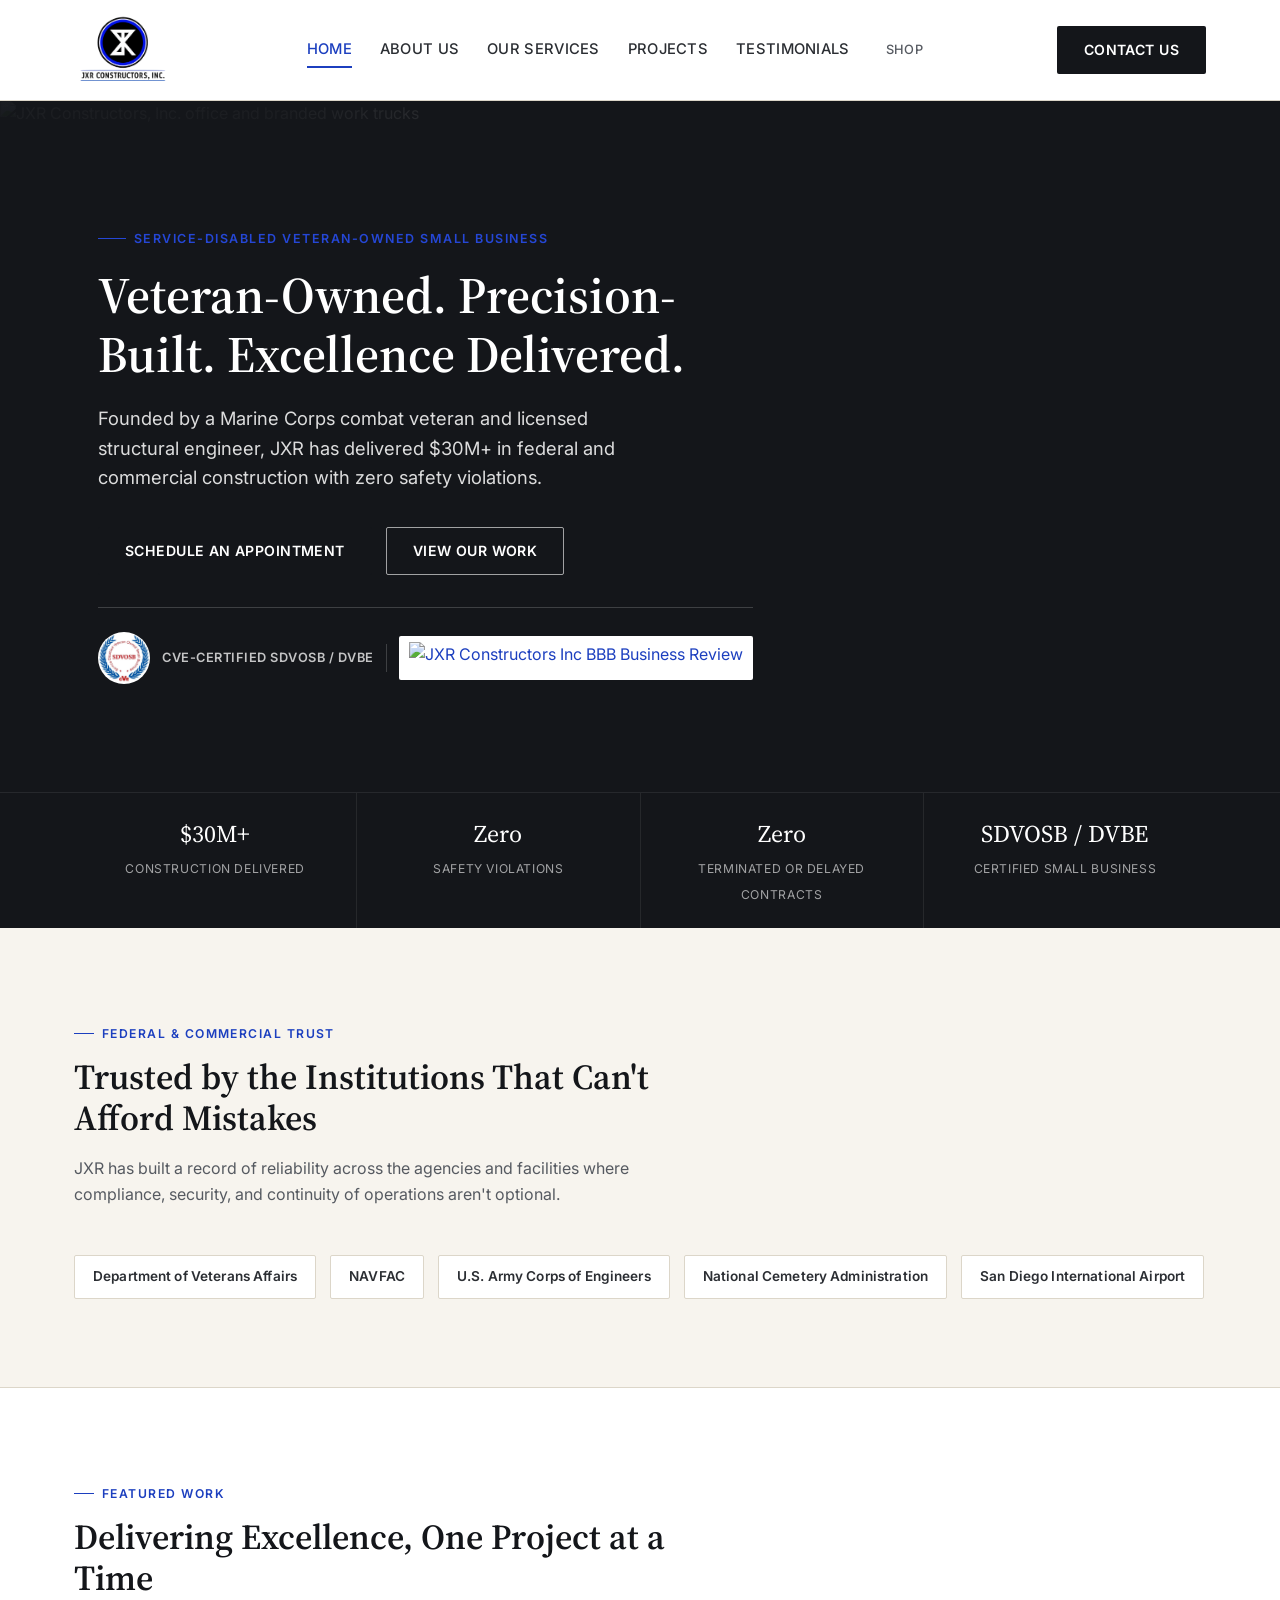
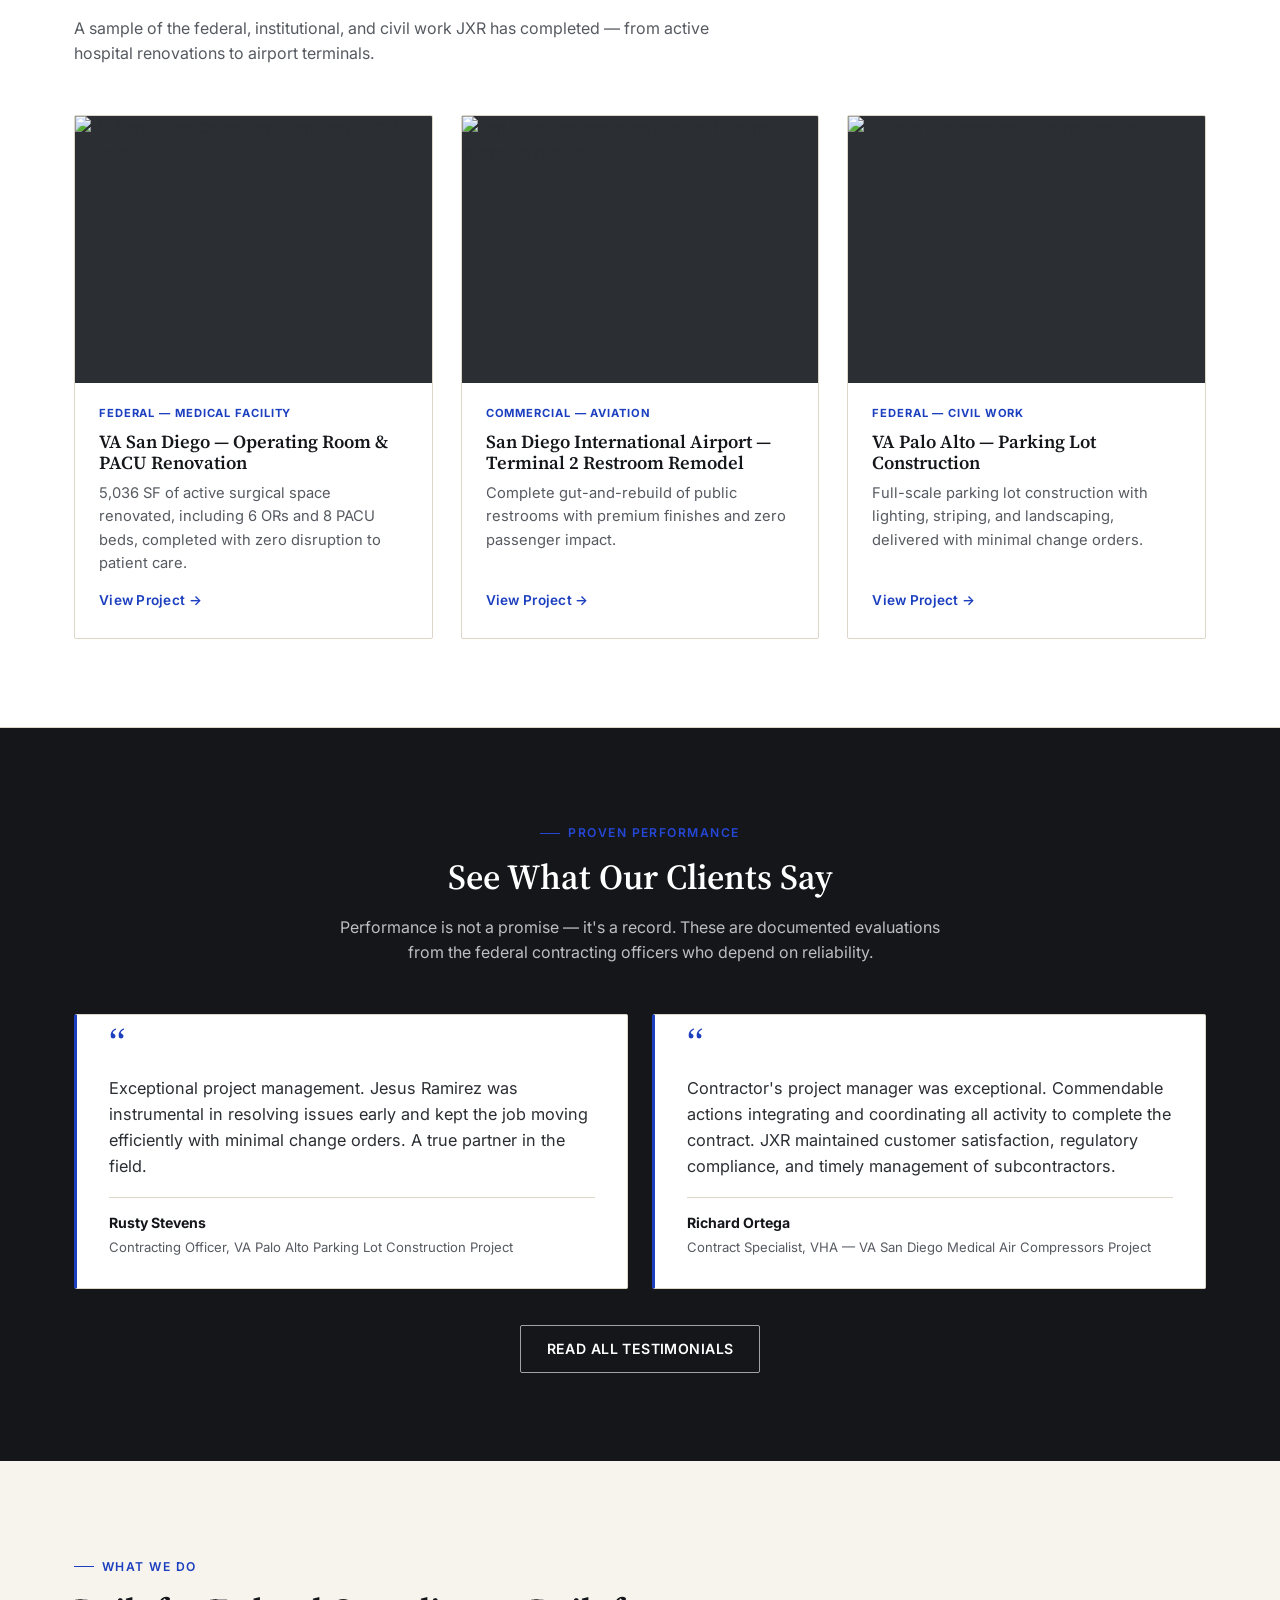
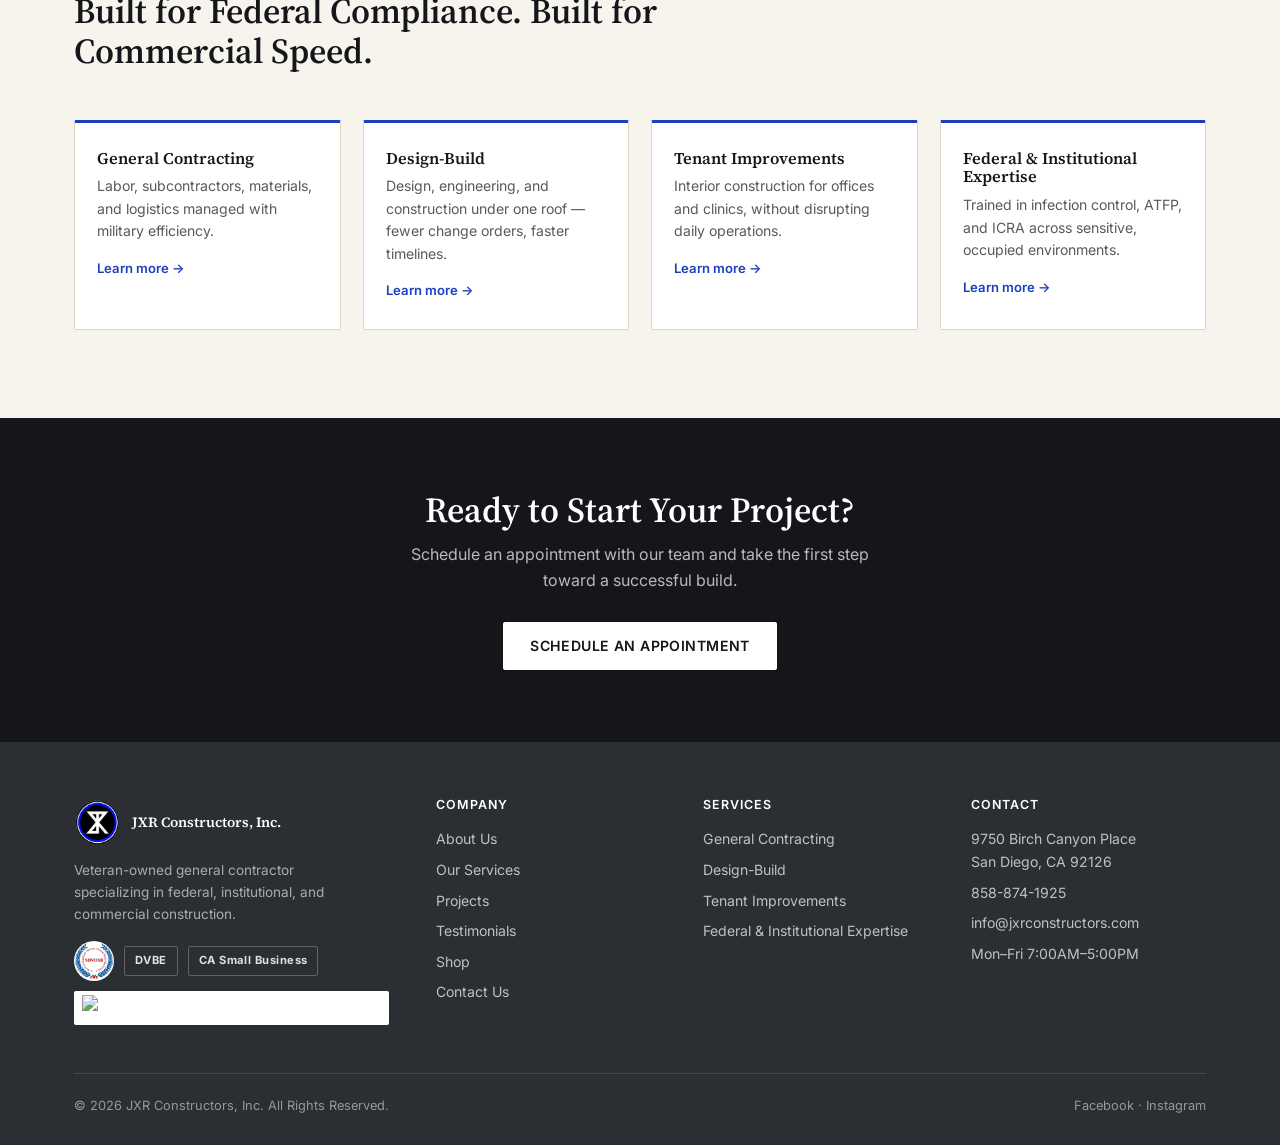
==== commit a3f3427f: "Update homepage hero image to office/trucks photo" ====
--- a/prototype/index.html
+++ b/prototype/index.html
@@ -4,6 +4,15 @@
 <meta charset="UTF-8">
 <meta name="viewport" content="width=device-width, initial-scale=1.0">
 <title>JXR Constructors, Inc. — Veteran-Owned. Precision-Built. Excellence Delivered.</title>
+<meta property="og:type" content="website">
+<meta property="og:title" content="JXR Constructors, Inc. — Veteran-Owned. Precision-Built. Excellence Delivered.">
+<meta property="og:description" content="Founded by a Marine Corps combat veteran and licensed structural engineer, JXR has delivered $30M+ in federal and commercial construction with zero safety violations.">
+<meta property="og:url" content="https://ofreedo.github.io/jxr-redesign/index.html">
+<meta property="og:image" content="https://ofreedo.github.io/jxr-redesign/assets/logo/logo-v2.png">
+<meta name="twitter:card" content="summary_large_image">
+<meta name="twitter:title" content="JXR Constructors, Inc. — Veteran-Owned. Precision-Built. Excellence Delivered.">
+<meta name="twitter:description" content="Founded by a Marine Corps combat veteran and licensed structural engineer, JXR has delivered $30M+ in federal and commercial construction with zero safety violations.">
+<meta name="twitter:image" content="https://ofreedo.github.io/jxr-redesign/assets/logo/logo-v2.png">
 <link rel="preconnect" href="https://fonts.googleapis.com">
 <link href="https://fonts.googleapis.com/css2?family=Source+Serif+4:wght@500;600;700&family=Inter:wght@400;500;600;700&display=swap" rel="stylesheet">
 <link rel="stylesheet" href="styles.css">
@@ -13,7 +22,7 @@
 <header class="site-header">
   <div class="container">
     <a href="index.html" class="brand">
-      <span class="brand-mark"><img src="../assets/logo/nav-logo.png" alt="JXR Constructors, Inc."></span>
+      <span class="brand-mark"><img src="assets/logo/nav-logo.png" alt="JXR Constructors, Inc."></span>
     </a>
     <nav class="main-nav" id="main-nav">
       <a href="index.html" class="active">Home</a>
@@ -34,7 +43,7 @@
 
 <section class="hero">
   <div class="hero-media">
-    <img src="../assets/projects_flat/Photo Jun 10, 11 54 34.jpg" alt="Finished operating room renovation, VA San Diego">
+    <img src="assets/projects_flat/company-front-trunks.png" alt="JXR Constructors, Inc. office and branded work trucks">
   </div>
   <div class="container">
     <div class="hero-content">
@@ -46,7 +55,7 @@
         <a href="projects.html" class="btn btn-outline-light">View Our Work</a>
       </div>
       <div class="hero-cert">
-        <img src="../assets/projects_flat/CVE-Certified-Logo-thumbx.jpg" alt="CVE-Certified Service-Disabled Veteran-Owned Small Business">
+        <img src="assets/projects_flat/CVE-Certified-Logo-thumbx.jpg" alt="CVE-Certified Service-Disabled Veteran-Owned Small Business">
         <span>CVE-Certified SDVOSB / DVBE</span>
         <span class="hero-cert-divider"></span>
         <a href="https://www.bbb.org/us/ca/san-diego/profile/general-contractor/jxr-constructors-inc-1126-1000089129/#sealclick" target="_blank" rel="nofollow" class="hero-cert-bbb">
@@ -105,7 +114,7 @@
     <div class="project-grid">
       <div class="project-card">
         <div class="project-media">
-          <img src="../assets/projects_flat/_X5A2799.jpg" alt="VA San Diego Operating Room and PACU Renovation">
+          <img src="assets/projects_flat/_X5A2799.jpg" alt="VA San Diego Operating Room and PACU Renovation">
         </div>
         <div class="project-body">
           <div class="project-tag">Federal — Medical Facility</div>
@@ -116,7 +125,7 @@
       </div>
       <div class="project-card">
         <div class="project-media">
-          <img src="../assets/projects_flat/Mens %233 Photo 1.jpg" alt="San Diego International Airport Terminal 2 restroom remodel">
+          <img src="assets/projects_flat/Mens %233 Photo 1.jpg" alt="San Diego International Airport Terminal 2 restroom remodel">
         </div>
         <div class="project-body">
           <div class="project-tag">Commercial — Aviation</div>
@@ -127,7 +136,7 @@
       </div>
       <div class="project-card">
         <div class="project-media">
-          <img src="../assets/projects_flat/VA.01-Bldg 2 Parking Lot-1262.jpg" alt="VA Palo Alto parking lot construction">
+          <img src="assets/projects_flat/VA.01-Bldg 2 Parking Lot-1262.jpg" alt="VA Palo Alto parking lot construction">
         </div>
         <div class="project-body">
           <div class="project-tag">Federal — Civil Work</div>
@@ -213,12 +222,12 @@
     <div class="footer-grid">
       <div>
         <div class="footer-brand">
-          <span class="brand-mark brand-mark-badge-only"><img src="../assets/logo/nav-logo.png" alt="JXR Constructors, Inc."></span>
+          <span class="brand-mark brand-mark-badge-only"><img src="assets/logo/nav-logo.png" alt="JXR Constructors, Inc."></span>
           <span>JXR Constructors, Inc.</span>
         </div>
         <p style="color: rgba(255,255,255,0.6); font-size: 0.85rem; max-width: 260px;">Veteran-owned general contractor specializing in federal, institutional, and commercial construction.</p>
         <div class="cert-badges">
-          <img src="../assets/projects_flat/CVE-Certified-Logo-thumbx.jpg" alt="CVE-Certified SDVOSB" class="cert-seal">
+          <img src="assets/projects_flat/CVE-Certified-Logo-thumbx.jpg" alt="CVE-Certified SDVOSB" class="cert-seal">
           <span class="cert-badge">DVBE</span>
           <span class="cert-badge">CA Small Business</span>
           <a href="https://www.bbb.org/us/ca/san-diego/profile/general-contractor/jxr-constructors-inc-1126-1000089129/#sealclick" target="_blank" rel="nofollow" class="footer-cert-bbb">
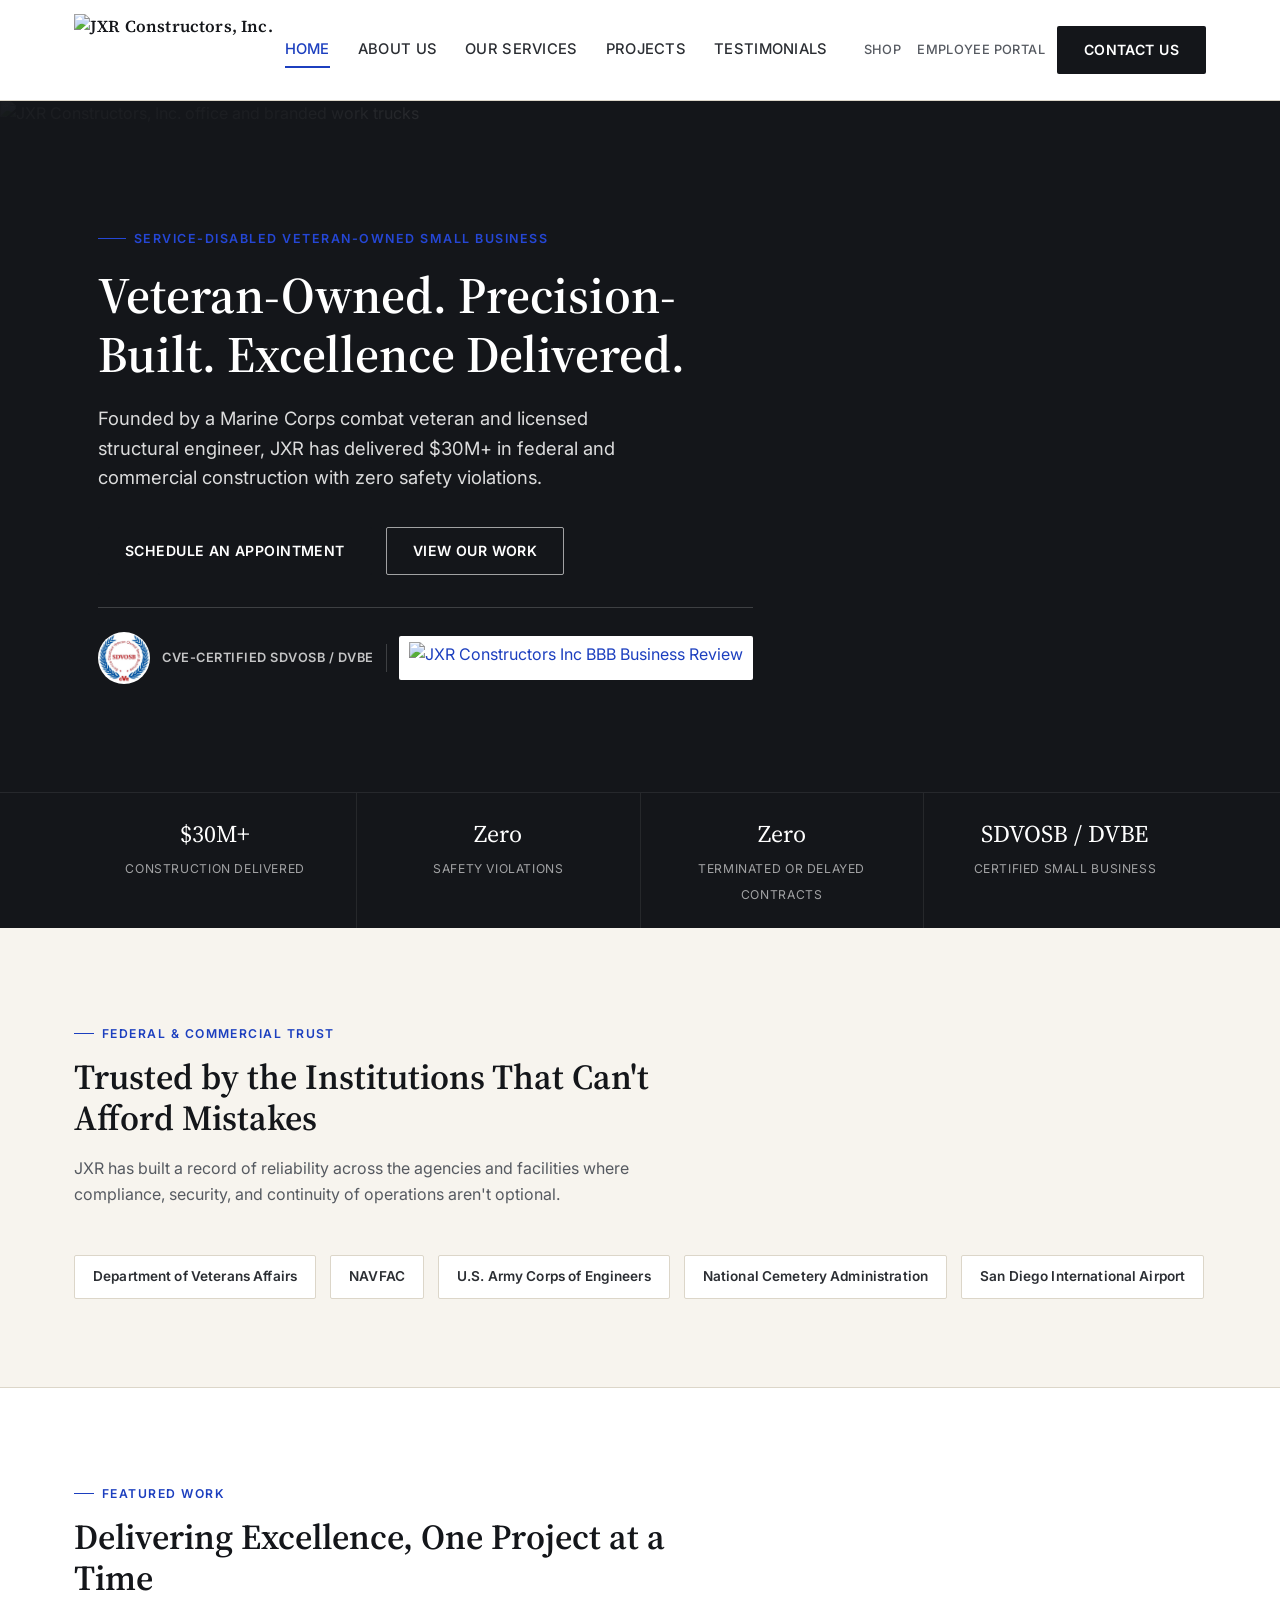
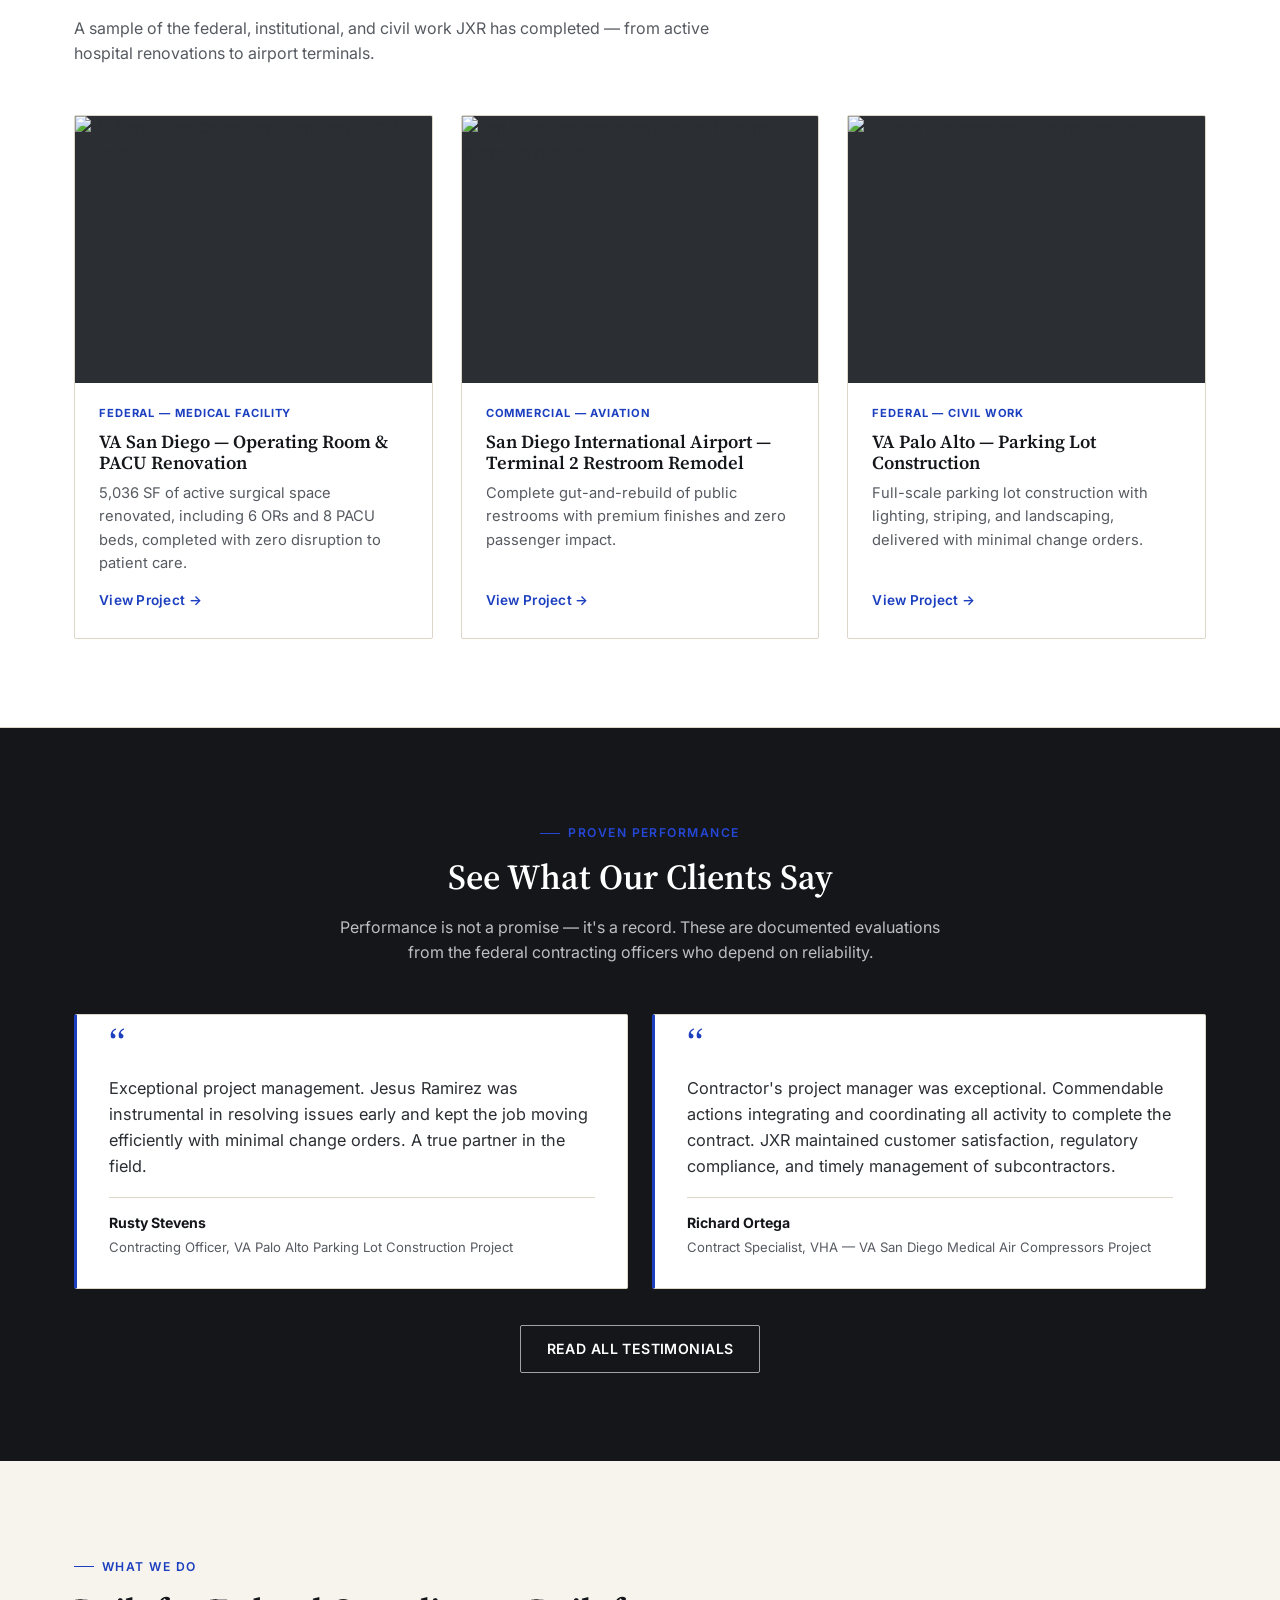
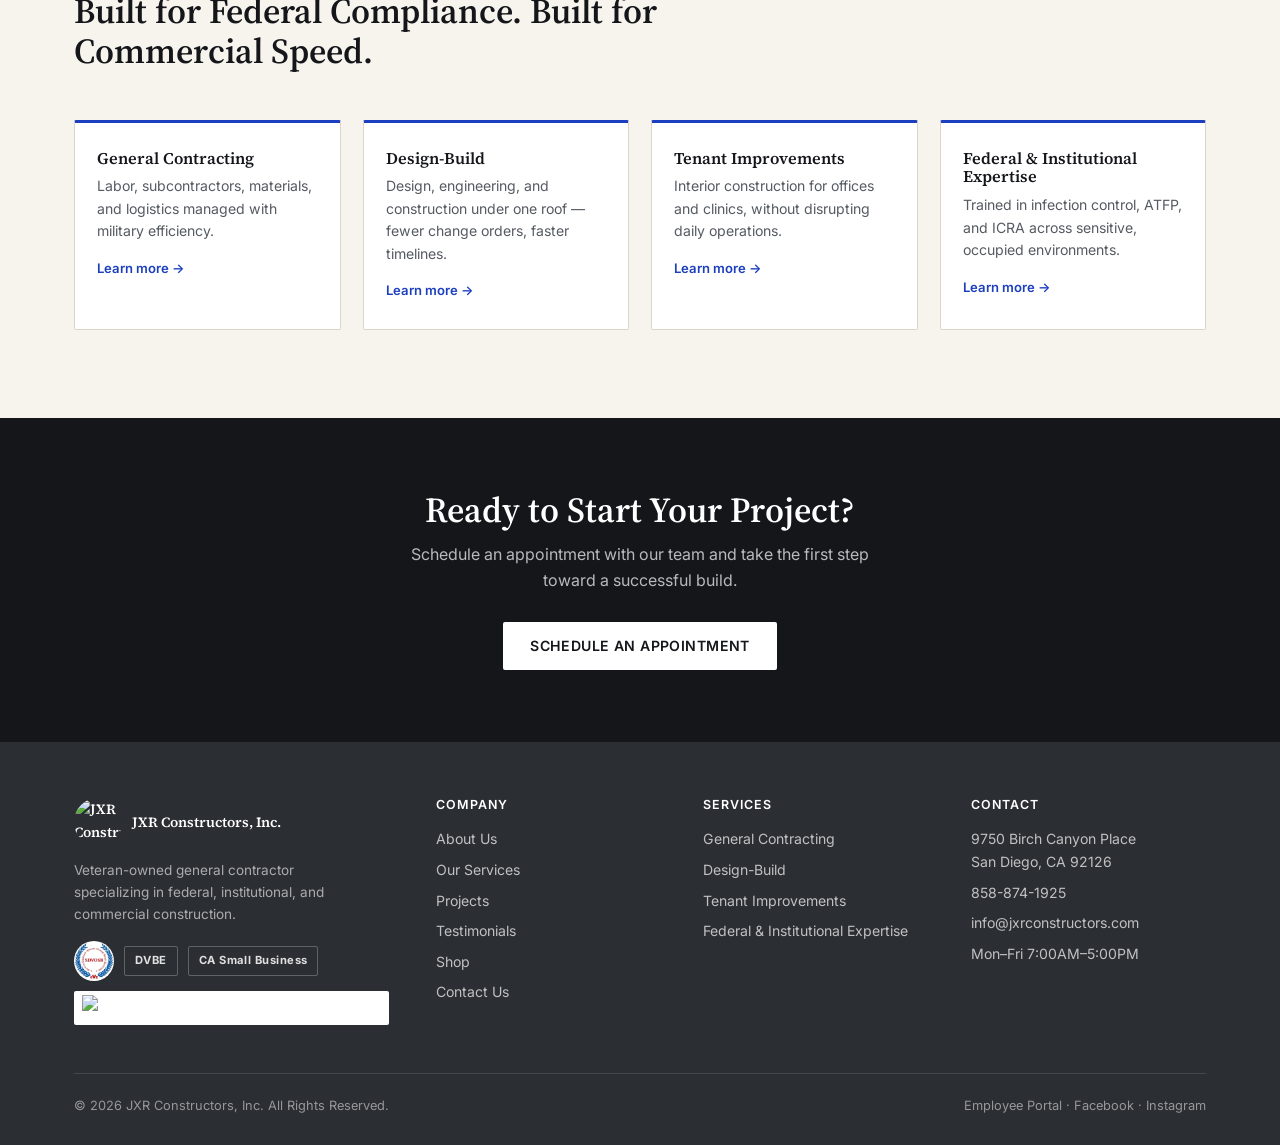
==== commit 99de028f: "Add Employee Portal link to header and footer sitewide" ====
--- a/prototype/index.html
+++ b/prototype/index.html
@@ -32,6 +32,7 @@
       <a href="testimonials.html">Testimonials</a>
       <div class="nav-utility">
         <a href="shop.html" class="icon-link">Shop</a>
+        <a href="https://jxrapp-web-production.up.railway.app/dashboard" target="_blank" rel="noopener" class="icon-link">Employee Portal</a>
       </div>
     </nav>
     <a href="contact.html" class="btn btn-primary btn-header-cta">Contact Us</a>
@@ -262,7 +263,7 @@
     <div class="footer-bottom">
       <span>© 2026 JXR Constructors, Inc. All Rights Reserved.</span>
       <span>
-        <a href="https://www.facebook.com/pages/JXR%20Constructors/188337748184600/" target="_blank" rel="noopener">Facebook</a> · <a href="https://www.instagram.com/jxrconstructors/" target="_blank" rel="noopener">Instagram</a>
+        <a href="https://jxrapp-web-production.up.railway.app/dashboard" target="_blank" rel="noopener">Employee Portal</a> · <a href="https://www.facebook.com/pages/JXR%20Constructors/188337748184600/" target="_blank" rel="noopener">Facebook</a> · <a href="https://www.instagram.com/jxrconstructors/" target="_blank" rel="noopener">Instagram</a>
       </span>
     </div>
   </div>
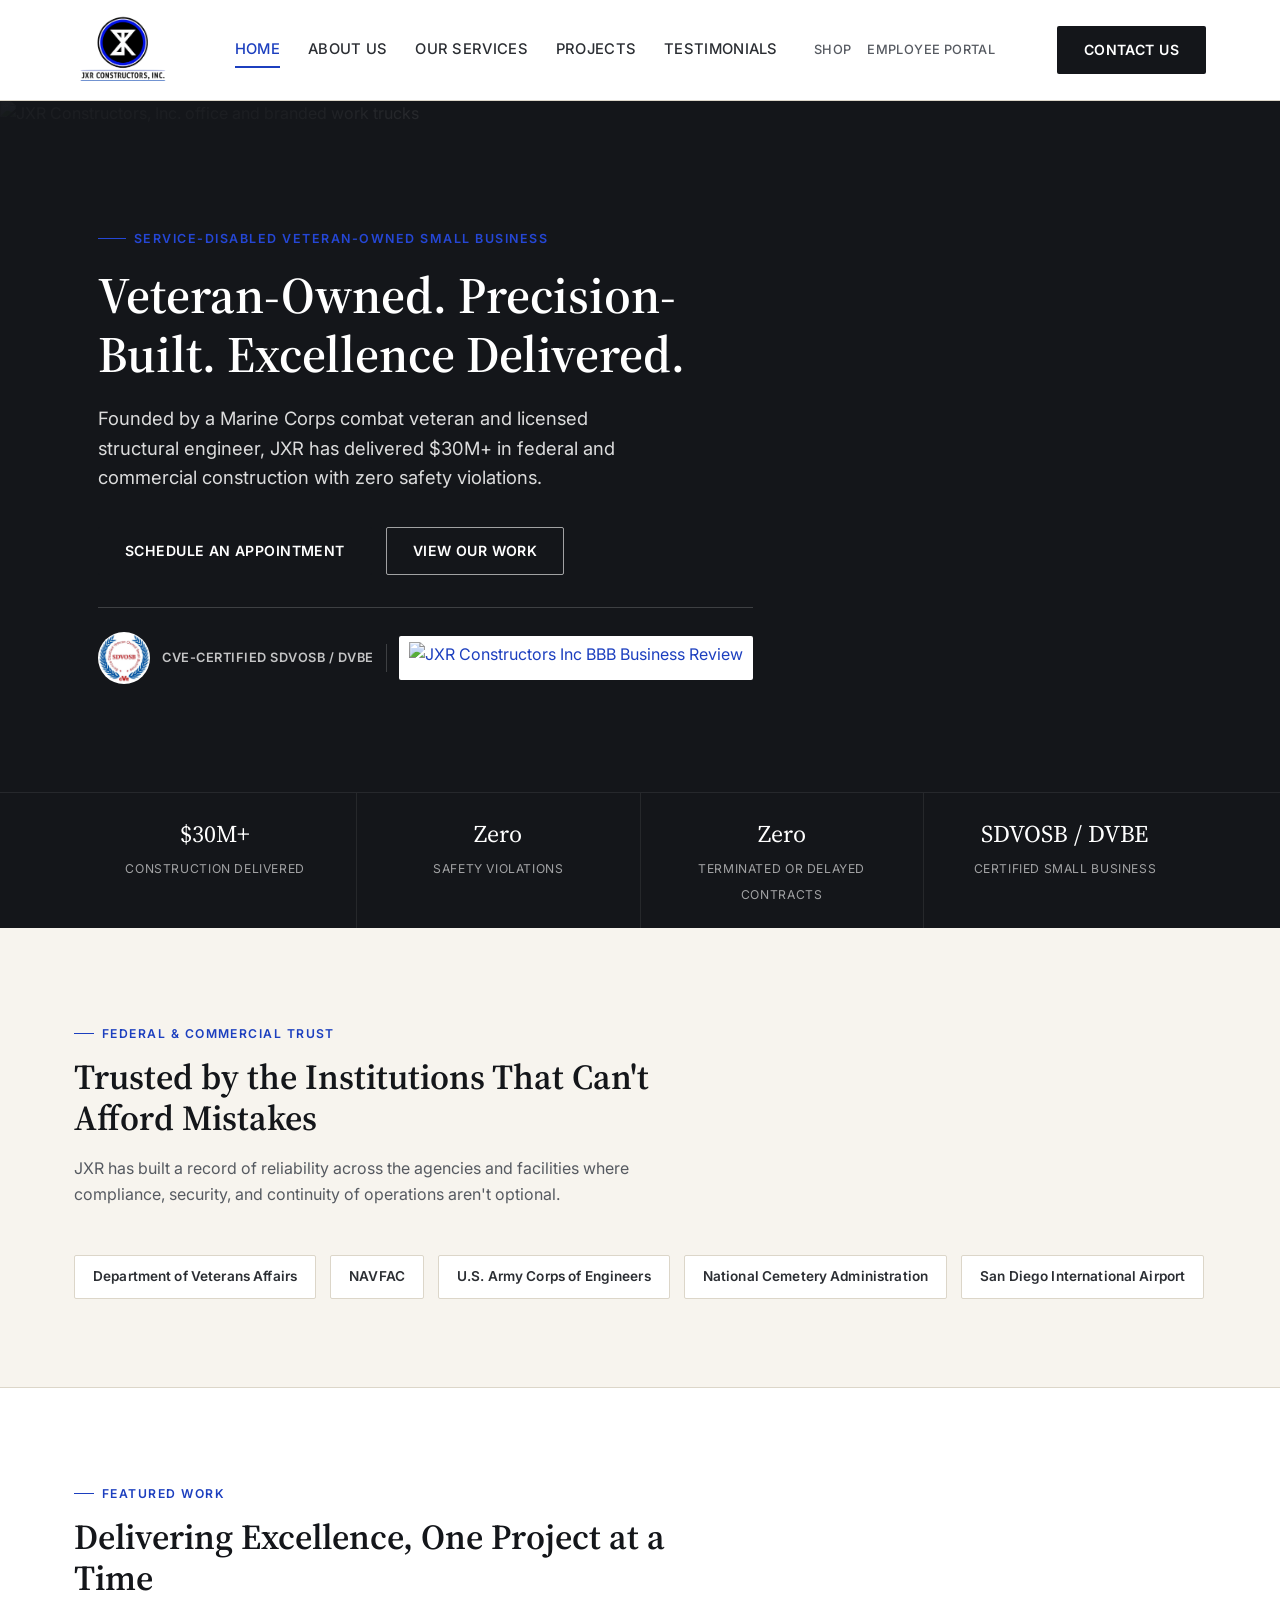
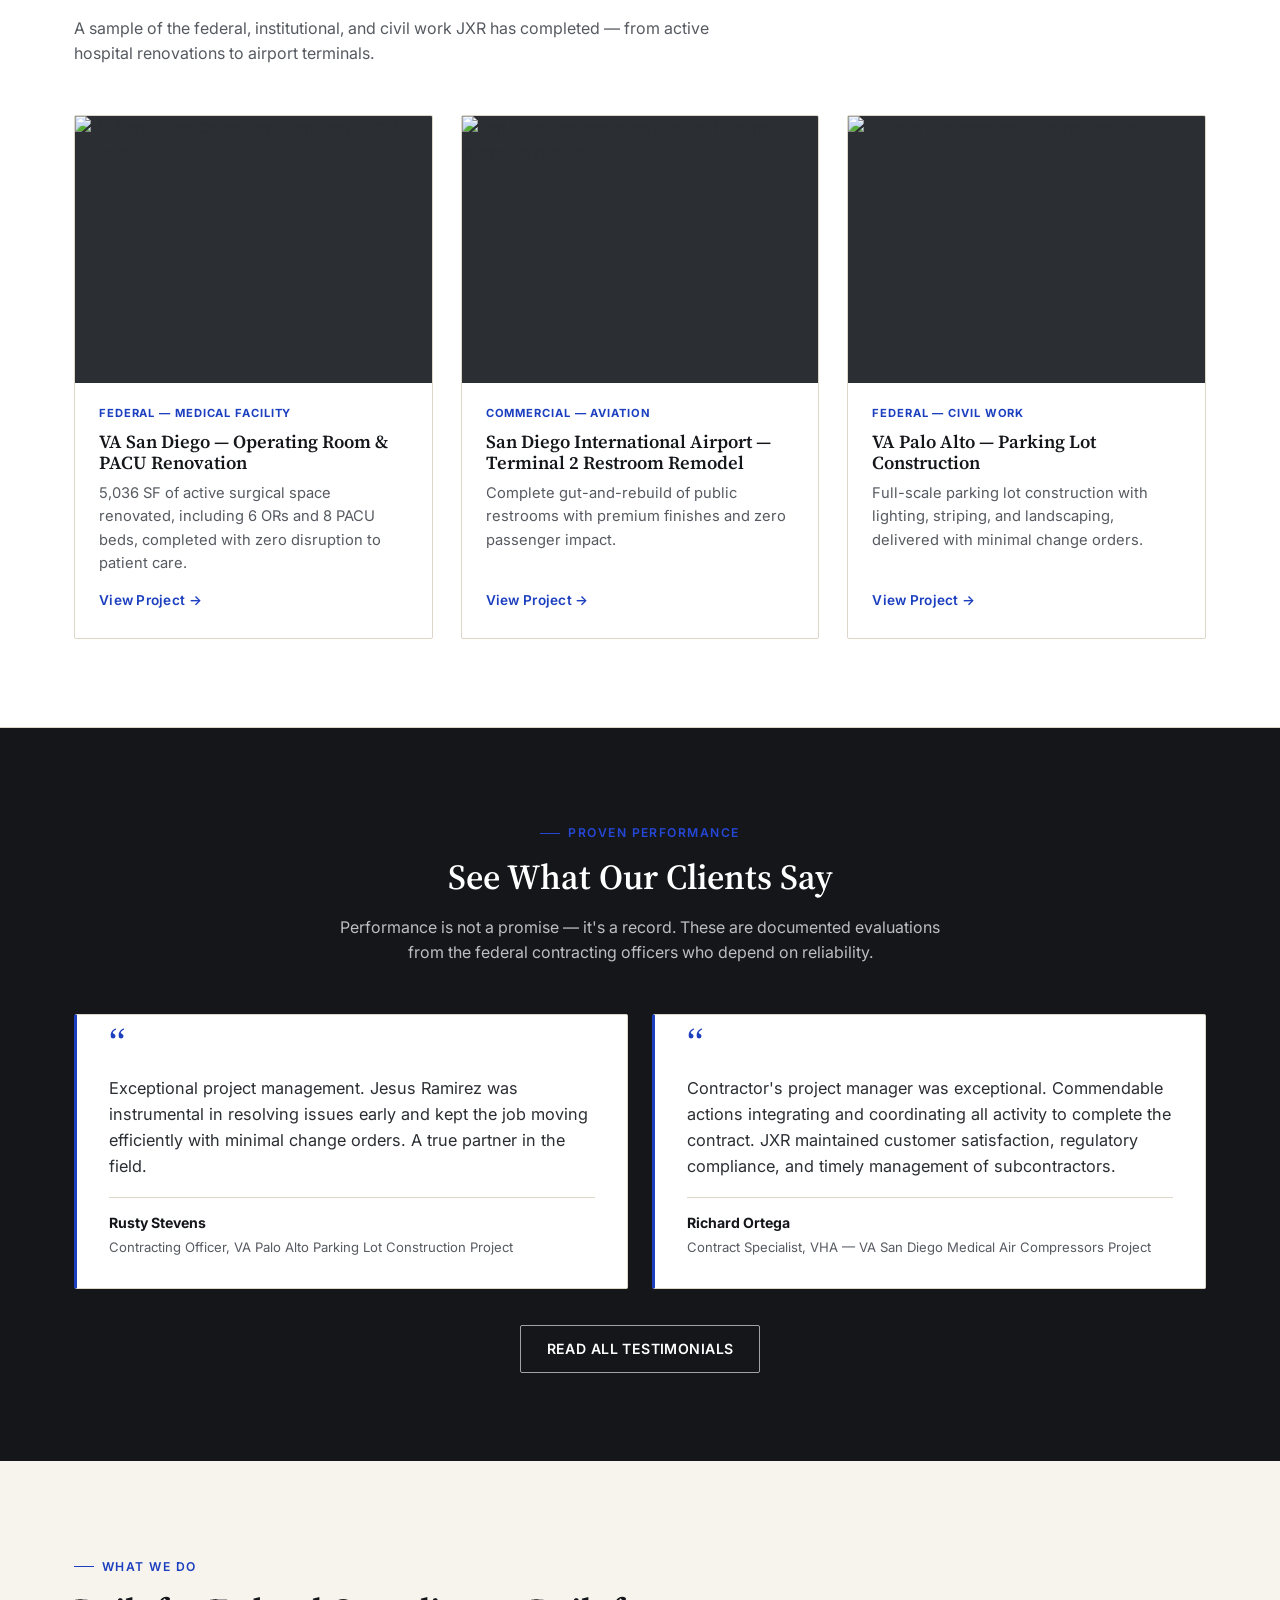
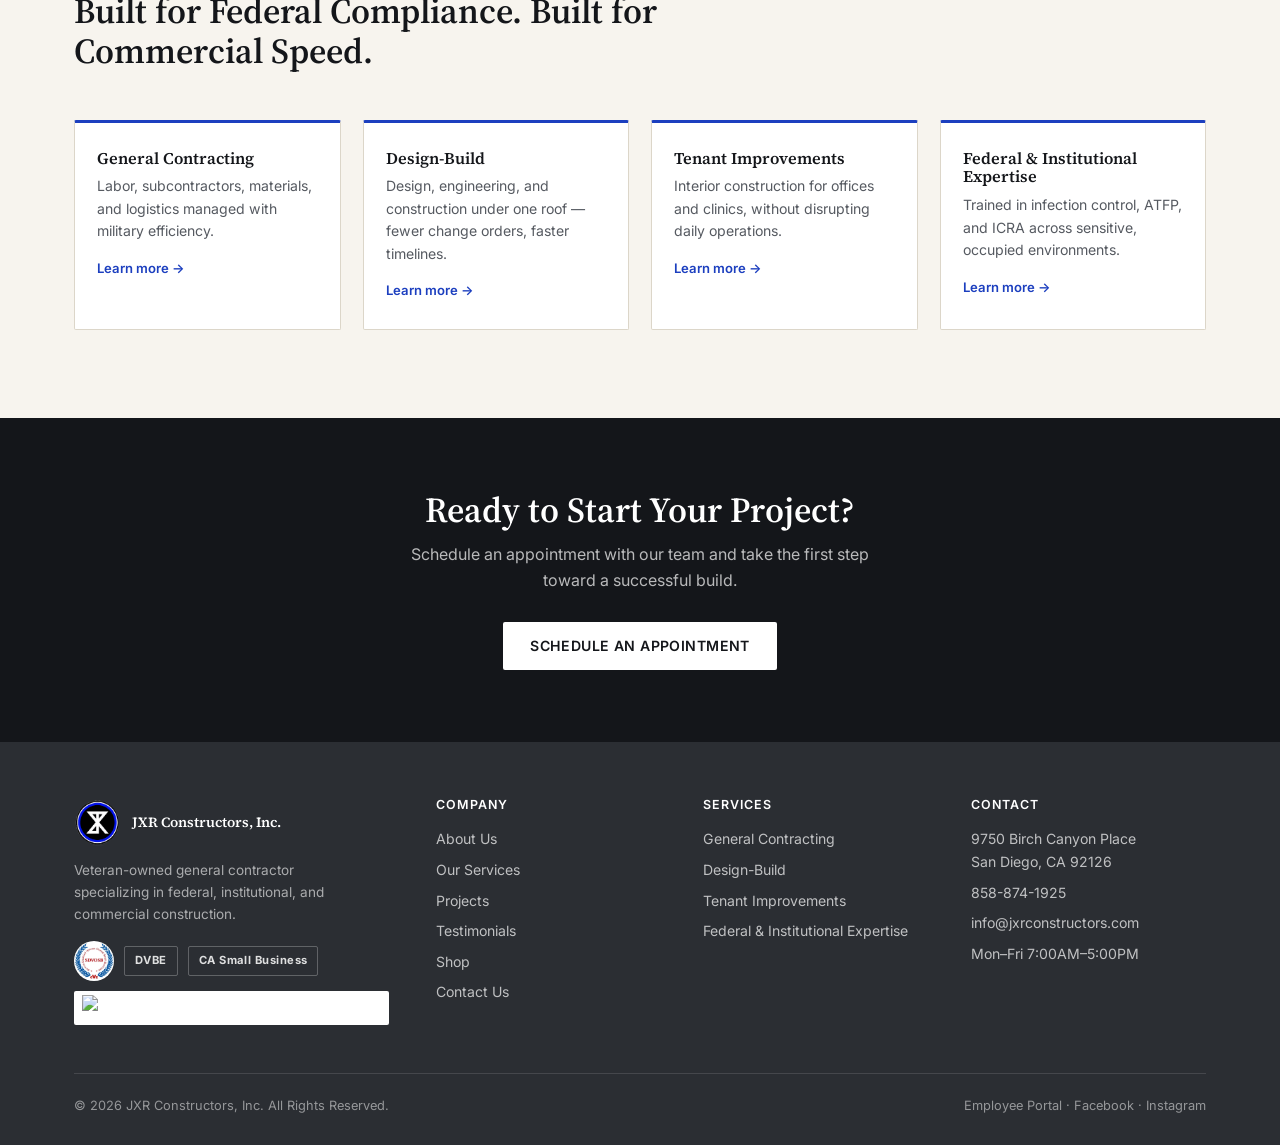
==== commit dfc8e48a: "Fix Employee Portal link to point to root URL instead of /dashboard" ====
--- a/prototype/index.html
+++ b/prototype/index.html
@@ -30,9 +30,10 @@
       <a href="services.html">Our Services</a>
       <a href="projects.html">Projects</a>
       <a href="testimonials.html">Testimonials</a>
+      <a href="contact.html" class="nav-contact-mobile-only">Contact Us</a>
       <div class="nav-utility">
         <a href="shop.html" class="icon-link">Shop</a>
-        <a href="https://jxrapp-web-production.up.railway.app/dashboard" target="_blank" rel="noopener" class="icon-link">Employee Portal</a>
+        <a href="https://jxrapp-web-production.up.railway.app/" target="_blank" rel="noopener" class="icon-link">Employee Portal</a>
       </div>
     </nav>
     <a href="contact.html" class="btn btn-primary btn-header-cta">Contact Us</a>
@@ -263,7 +264,7 @@
     <div class="footer-bottom">
       <span>© 2026 JXR Constructors, Inc. All Rights Reserved.</span>
       <span>
-        <a href="https://jxrapp-web-production.up.railway.app/dashboard" target="_blank" rel="noopener">Employee Portal</a> · <a href="https://www.facebook.com/pages/JXR%20Constructors/188337748184600/" target="_blank" rel="noopener">Facebook</a> · <a href="https://www.instagram.com/jxrconstructors/" target="_blank" rel="noopener">Instagram</a>
+        <a href="https://jxrapp-web-production.up.railway.app/" target="_blank" rel="noopener">Employee Portal</a> · <a href="https://www.facebook.com/pages/JXR%20Constructors/188337748184600/" target="_blank" rel="noopener">Facebook</a> · <a href="https://www.instagram.com/jxrconstructors/" target="_blank" rel="noopener">Instagram</a>
       </span>
     </div>
   </div>
--- a/prototype/styles.css
+++ b/prototype/styles.css
@@ -177,6 +177,10 @@
 .main-nav a.active,
 .main-nav a:hover {
   color: var(--jxr-blue);
+}
+
+.nav-contact-mobile-only {
+  display: none;
 }
 
 .main-nav a.active::after {
@@ -769,6 +773,10 @@
 
   .main-nav a.active::after { display: none; }
 
+  .nav-contact-mobile-only {
+    display: block;
+  }
+
   .nav-utility {
     margin-left: 0;
     padding: 16px 24px;
